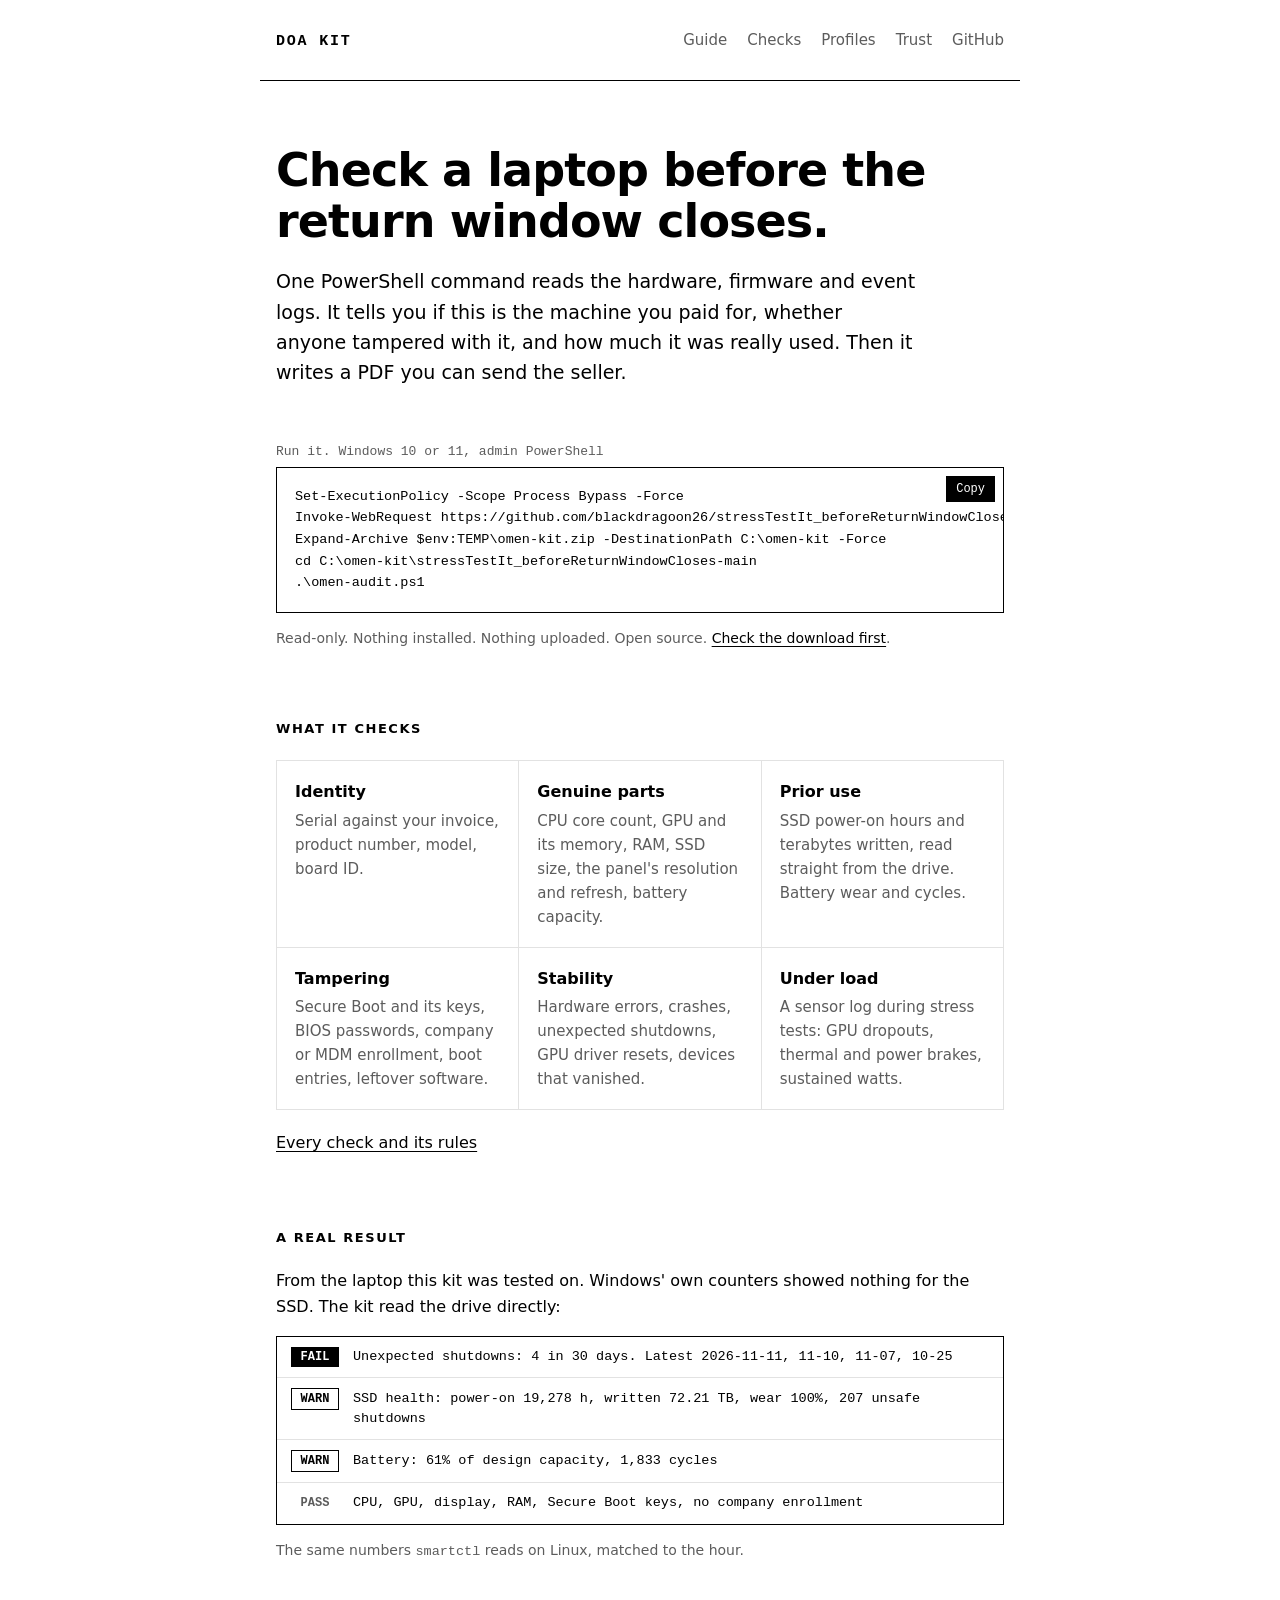
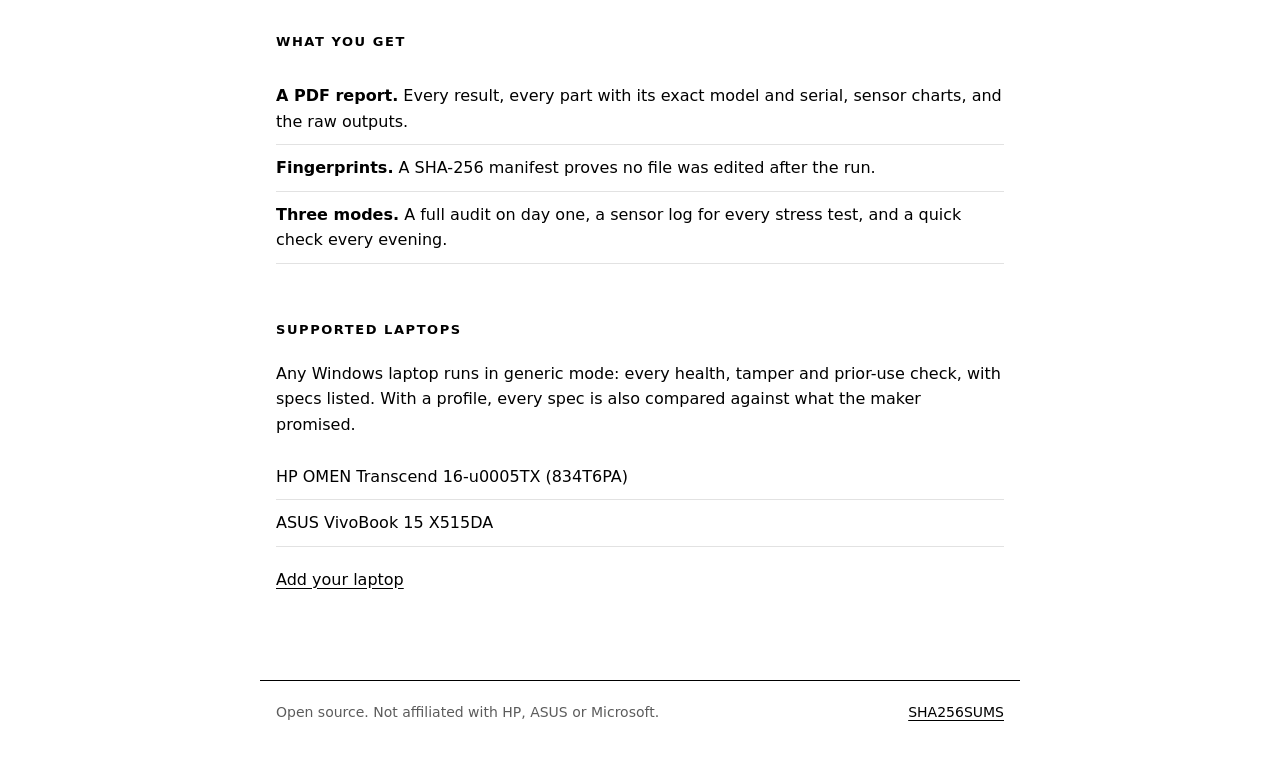
==== docs/index.html @ 5ba39612 "feat: profile files, generic mode, docs and website Signed-off-by: blackdragoon26 <sankalp.jha9643@g" ====
<!doctype html>
<html lang="en">
<head>
<meta charset="utf-8">
<meta name="viewport" content="width=device-width, initial-scale=1">
<title>DOA Kit</title>
<meta name="description" content="One command that tells you if a laptop is the machine you paid for, untampered, and how much it was used. Read-only, open source, nothing uploaded.">
<link rel="stylesheet" href="site.css">
</head>
<body>
<header class="top">
  <a class="mark" href="index.html">DOA&nbsp;KIT</a>
  <nav>
    <a href="docs.html#guide">Guide</a>
    <a href="docs.html#checks">Checks</a>
    <a href="docs.html#profiles">Profiles</a>
    <a href="docs.html#trust">Trust</a>
    <a href="https://github.com/blackdragoon26/stressTestIt_beforeReturnWindowCloses">GitHub</a>
  </nav>
</header>

<main>
  <section class="hero">
    <h1>Check a laptop before the return window closes.</h1>
    <p class="lead">One PowerShell command reads the hardware, firmware and event logs. It tells you if this is
      the machine you paid for, whether anyone tampered with it, and how much it was really used. Then it
      writes a PDF you can send the seller.</p>
  </section>

  <section>
    <div class="label">Run it. Windows 10 or 11, admin PowerShell</div>
    <div class="code">
      <button class="copy" type="button" aria-label="Copy the commands">Copy</button>
<pre><code>Set-ExecutionPolicy -Scope Process Bypass -Force
Invoke-WebRequest https://github.com/blackdragoon26/stressTestIt_beforeReturnWindowCloses/archive/refs/heads/main.zip -OutFile $env:TEMP\omen-kit.zip -UseBasicParsing
Expand-Archive $env:TEMP\omen-kit.zip -DestinationPath C:\omen-kit -Force
cd C:\omen-kit\stressTestIt_beforeReturnWindowCloses-main
.\omen-audit.ps1</code></pre>
    </div>
    <p class="fine">Read-only. Nothing installed. Nothing uploaded. Open source.
      <a href="docs.html#trust">Check the download first</a>.</p>
  </section>

  <section>
    <h2>What it checks</h2>
    <div class="grid">
      <div><h3>Identity</h3><p>Serial against your invoice, product number, model, board ID.</p></div>
      <div><h3>Genuine parts</h3><p>CPU core count, GPU and its memory, RAM, SSD size, the panel's resolution and refresh, battery capacity.</p></div>
      <div><h3>Prior use</h3><p>SSD power-on hours and terabytes written, read straight from the drive. Battery wear and cycles.</p></div>
      <div><h3>Tampering</h3><p>Secure Boot and its keys, BIOS passwords, company or MDM enrollment, boot entries, leftover software.</p></div>
      <div><h3>Stability</h3><p>Hardware errors, crashes, unexpected shutdowns, GPU driver resets, devices that vanished.</p></div>
      <div><h3>Under load</h3><p>A sensor log during stress tests: GPU dropouts, thermal and power brakes, sustained watts.</p></div>
    </div>
    <p class="more"><a href="docs.html#checks">Every check and its rules</a></p>
  </section>

  <section>
    <h2>A real result</h2>
    <p>From the laptop this kit was tested on. Windows' own counters showed nothing for the SSD. The kit read the drive directly:</p>
    <div class="result">
      <div class="row"><span class="tag fail">FAIL</span><span>Unexpected shutdowns: 4 in 30 days. Latest 2026-11-11, 11-10, 11-07, 10-25</span></div>
      <div class="row"><span class="tag warn">WARN</span><span>SSD health: power-on 19,278 h, written 72.21 TB, wear 100%, 207 unsafe shutdowns</span></div>
      <div class="row"><span class="tag warn">WARN</span><span>Battery: 61% of design capacity, 1,833 cycles</span></div>
      <div class="row"><span class="tag pass">PASS</span><span>CPU, GPU, display, RAM, Secure Boot keys, no company enrollment</span></div>
    </div>
    <p class="fine">The same numbers <code>smartctl</code> reads on Linux, matched to the hour.</p>
  </section>

  <section>
    <h2>What you get</h2>
    <ul class="plain">
      <li><strong>A PDF report.</strong> Every result, every part with its exact model and serial, sensor charts, and the raw outputs.</li>
      <li><strong>Fingerprints.</strong> A SHA-256 manifest proves no file was edited after the run.</li>
      <li><strong>Three modes.</strong> A full audit on day one, a sensor log for every stress test, and a quick check every evening.</li>
    </ul>
  </section>

  <section>
    <h2>Supported laptops</h2>
    <p>Any Windows laptop runs in generic mode: every health, tamper and prior-use check, with specs listed.
      With a profile, every spec is also compared against what the maker promised.</p>
    <ul class="plain">
      <li>HP OMEN Transcend 16-u0005TX (834T6PA)</li>
      <li>ASUS VivoBook 15 X515DA</li>
    </ul>
    <p class="more"><a href="docs.html#profiles">Add your laptop</a></p>
  </section>
</main>

<footer>
  <span>Open source. Not affiliated with HP, ASUS or Microsoft.</span>
  <a href="SHA256SUMS.txt">SHA256SUMS</a>
</footer>

<script>
document.querySelectorAll('.copy').forEach(function (b) {
  b.addEventListener('click', function () {
    var code = b.parentElement.querySelector('code');
    function done() { b.textContent = 'Copied'; setTimeout(function () { b.textContent = 'Copy'; }, 1500); }
    function selectInstead() {
      var r = document.createRange(); r.selectNodeContents(code);
      var s = window.getSelection(); s.removeAllRanges(); s.addRange(r);
      b.textContent = 'Press Ctrl+C';
    }
    try { navigator.clipboard.writeText(code.innerText).then(done, selectInstead); } catch (e) { selectInstead(); }
  });
});
</script>
</body>
</html>
---- docs/site.css ----
/* Layout: one narrow column, black rules, monospace for anything you type or read off a machine.
   System fonts only: the site makes no requests to font hosts. */
:root {
  --bg: #ffffff;
  --fg: #000000;
  --muted: #5c5c5c;
  --rule: #e2e2e2;
  --soft: #f5f5f5;
  --sans: system-ui, -apple-system, "Segoe UI", Roboto, "Helvetica Neue", Arial, sans-serif;
  --mono: ui-monospace, SFMono-Regular, Menlo, Consolas, "Liberation Mono", monospace;
}
@media (prefers-color-scheme: dark) {
  :root:not([data-theme="light"]) { --bg: #000000; --fg: #ffffff; --muted: #a3a3a3; --rule: #262626; --soft: #111111; color-scheme: dark; }
}
:root[data-theme="dark"] { --bg: #000000; --fg: #ffffff; --muted: #a3a3a3; --rule: #262626; --soft: #111111; color-scheme: dark; }

* { box-sizing: border-box; }
html { -webkit-text-size-adjust: 100%; }
body {
  margin: 0;
  background: var(--bg);
  color: var(--fg);
  font: 16px/1.6 var(--sans);
}
a { color: var(--fg); text-underline-offset: 3px; }
a:hover { text-decoration-thickness: 2px; }

.top, main, footer, article {
  max-width: 760px; margin: 0 auto;
  padding-left: max(16px, env(safe-area-inset-left, 0px));
  padding-right: max(16px, env(safe-area-inset-right, 0px));
}
main > *, article > * { min-width: 0; }
h1, h2, h3 { text-wrap: balance; }
a:focus-visible, button:focus-visible { outline: 2px solid var(--fg); outline-offset: 2px; }

.top {
  display: flex; flex-wrap: wrap; align-items: baseline; justify-content: space-between; gap: 8px 24px;
  padding-block: 28px; border-bottom: 1px solid var(--fg);
}
.mark { font: 700 15px/1 var(--mono); letter-spacing: 0.12em; text-decoration: none; }
nav { display: flex; flex-wrap: wrap; gap: 4px 20px; font-size: 15px; }
nav a { text-decoration: none; color: var(--muted); }
nav a:hover, nav a[aria-current] { color: var(--fg); }

section { padding: 48px 0 8px; }
.hero { padding-top: 64px; }
h1 { font-size: clamp(30px, 6vw, 46px); line-height: 1.1; letter-spacing: -0.02em; margin: 0 0 20px; font-weight: 700; }
h2 { font-size: 13px; text-transform: uppercase; letter-spacing: 0.12em; margin: 0 0 20px; font-weight: 600; }
h3 { font-size: 16px; margin: 0 0 4px; }
.lead { font-size: 19px; color: var(--fg); max-width: 640px; margin: 0; }
.label { font: 13px var(--mono); color: var(--muted); margin-bottom: 8px; }
.fine { font-size: 14px; color: var(--muted); }
.more { margin-top: 20px; }

.code { position: relative; border: 1px solid var(--fg); }
.code pre { margin: 0; padding: 18px 18px; overflow-x: auto; }
pre, code { font-family: var(--mono); font-size: 13.5px; }
.copy {
  position: absolute; top: 8px; right: 8px; font: 12px var(--mono); cursor: pointer;
  background: var(--fg); color: var(--bg); border: 0; padding: 6px 10px;
}

.grid { display: grid; grid-template-columns: repeat(auto-fit, minmax(220px, 1fr)); border-top: 1px solid var(--rule); border-left: 1px solid var(--rule); }
.grid > div { padding: 18px; border-right: 1px solid var(--rule); border-bottom: 1px solid var(--rule); }
.grid p { margin: 0; color: var(--muted); font-size: 15px; }

.result { border: 1px solid var(--fg); font: 13.5px/1.5 var(--mono); }
.row { display: flex; gap: 14px; padding: 10px 14px; border-bottom: 1px solid var(--rule); align-items: baseline; }
.row:last-child { border-bottom: 0; }
.tag { flex: 0 0 48px; text-align: center; font-weight: 700; font-size: 12px; padding: 1px 0; }
.tag.fail { background: var(--fg); color: var(--bg); }
.tag.warn { border: 1px solid var(--fg); }
.tag.pass { color: var(--muted); }

ul.plain { list-style: none; padding: 0; margin: 0; }
ul.plain li { padding: 10px 0; border-bottom: 1px solid var(--rule); }

footer {
  display: flex; flex-wrap: wrap; justify-content: space-between; gap: 8px 24px;
  margin-top: 64px; padding-block: 20px 40px; border-top: 1px solid var(--fg);
  font-size: 14px; color: var(--muted);
}

/* rendered Markdown pages */
article { padding-top: 40px; }
article h1 { font-size: clamp(28px, 5vw, 38px); }
article h2 { font-size: 20px; text-transform: none; letter-spacing: -0.01em; margin: 44px 0 12px; font-weight: 700; }
article h3 { margin-top: 28px; }
article p, article li { max-width: 680px; }
article pre { position: relative; border: 1px solid var(--fg); padding: 16px; overflow-x: auto; background: var(--bg); }
article :not(pre) > code { background: var(--soft); padding: 1px 5px; font-size: 0.88em; }
article .scroll { overflow-x: auto; margin: 16px 0; }
article table { border-collapse: collapse; width: 100%; font-size: 14.5px; }
article th, article td { text-align: left; vertical-align: top; padding: 8px 10px; border-bottom: 1px solid var(--rule); }
article th { border-bottom: 1px solid var(--fg); font-weight: 600; }
article input[type="checkbox"] { accent-color: var(--fg); margin-right: 6px; }
article li > input[type="checkbox"] { margin-left: -2px; }
.status { color: var(--muted); }
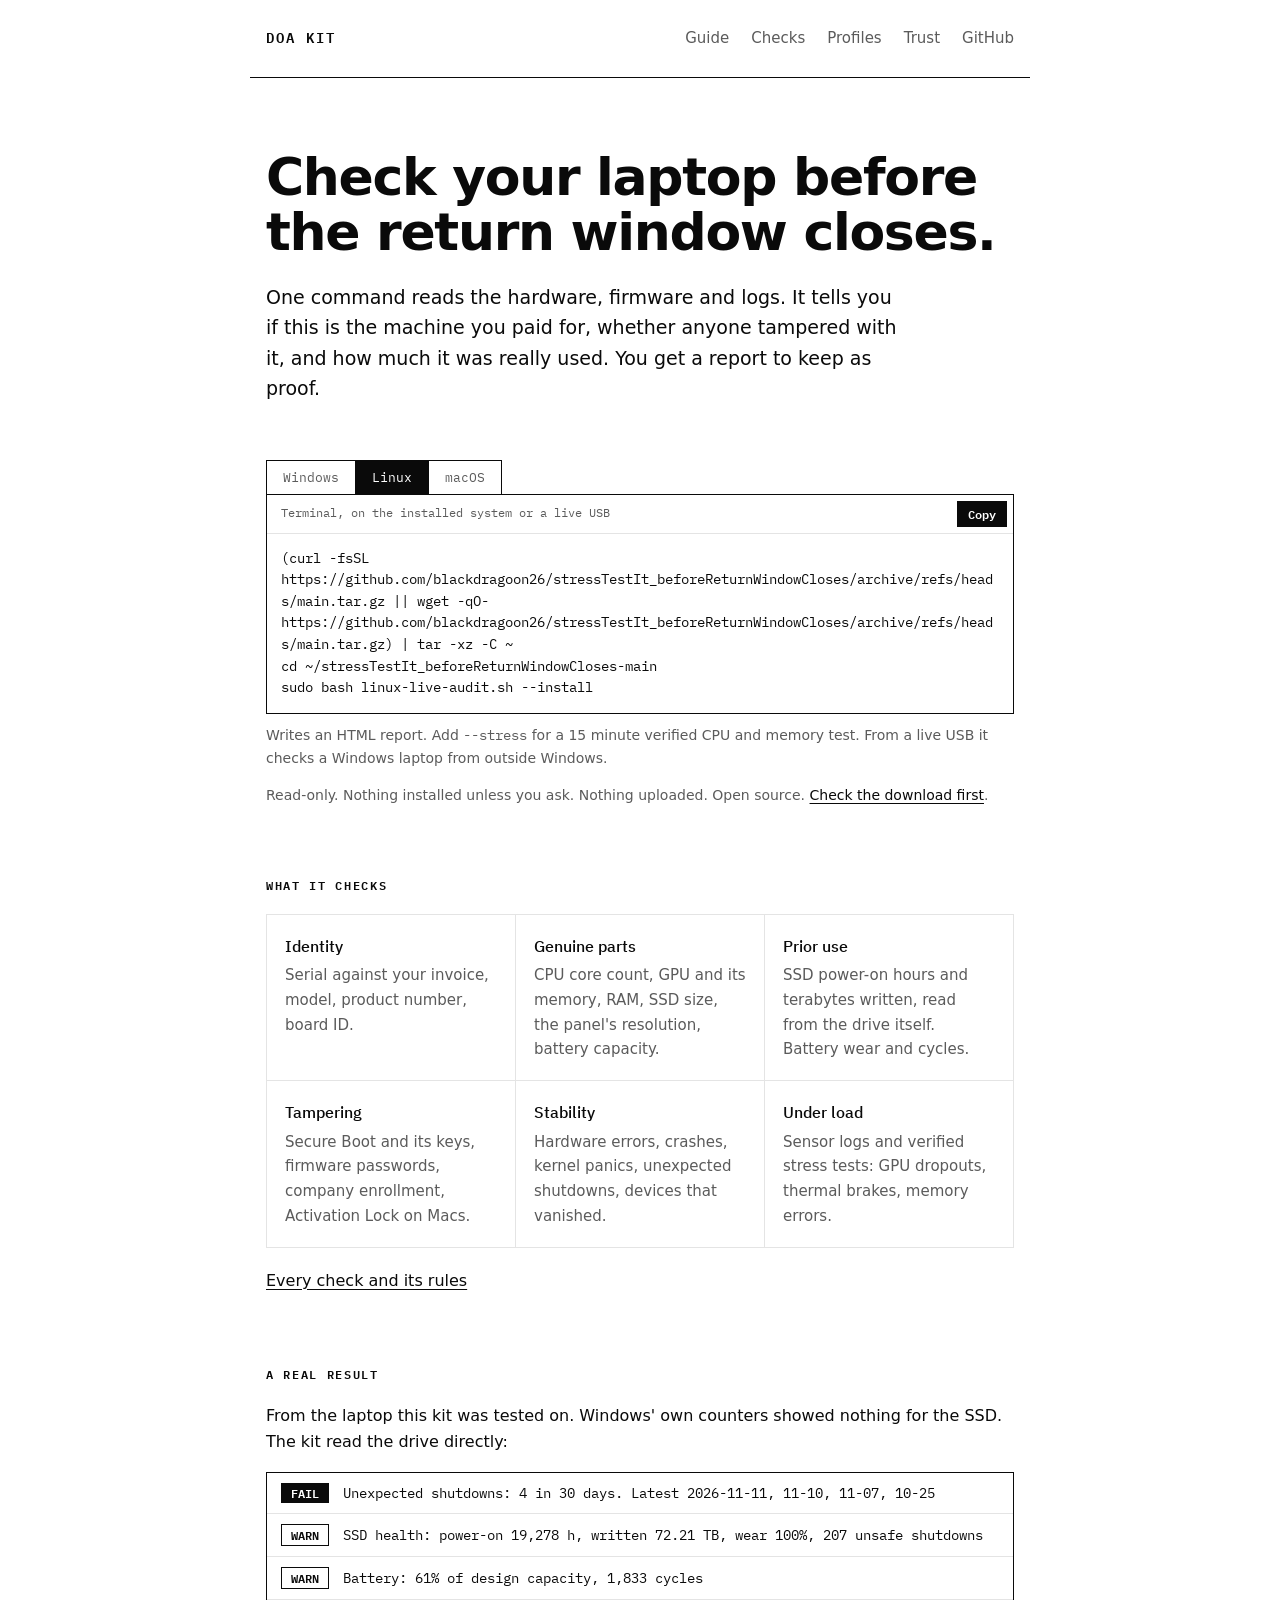
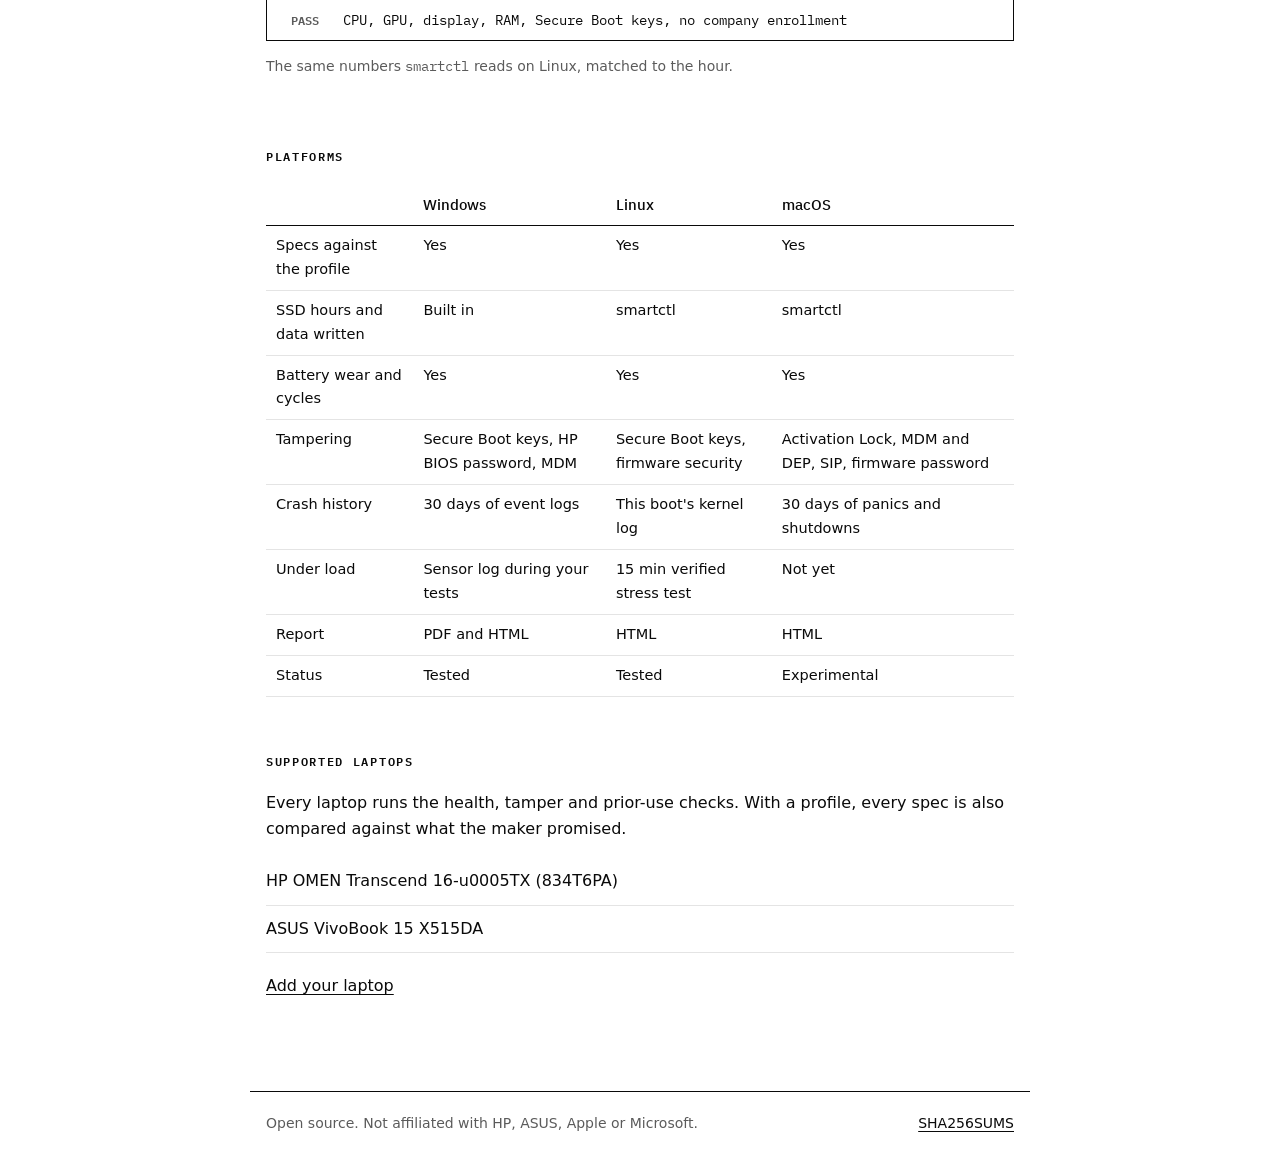
==== commit 8707b4a6: "feat: OS neutral kit with macOS audit, shared profiles and new site fonts Signed-off-by: blackdragoo" ====
--- a/docs/index.html
+++ b/docs/index.html
@@ -4,7 +4,7 @@
 <meta charset="utf-8">
 <meta name="viewport" content="width=device-width, initial-scale=1">
 <title>DOA Kit</title>
-<meta name="description" content="One command that tells you if a laptop is the machine you paid for, untampered, and how much it was used. Read-only, open source, nothing uploaded.">
+<meta name="description" content="One command that tells you if a laptop is the machine you paid for, untampered, and how much it was really used. Windows, Linux and macOS. Read-only, open source, nothing uploaded.">
 <link rel="stylesheet" href="site.css">
 </head>
 <body>
@@ -21,35 +21,63 @@
 
 <main>
   <section class="hero">
-    <h1>Check a laptop before the return window closes.</h1>
-    <p class="lead">One PowerShell command reads the hardware, firmware and event logs. It tells you if this is
-      the machine you paid for, whether anyone tampered with it, and how much it was really used. Then it
-      writes a PDF you can send the seller.</p>
+    <h1>Check your laptop before the return window closes.</h1>
+    <p class="lead">One command reads the hardware, firmware and logs. It tells you if this is the machine you
+      paid for, whether anyone tampered with it, and how much it was really used. You get a report to keep as proof.</p>
   </section>
 
   <section>
-    <div class="label">Run it. Windows 10 or 11, admin PowerShell</div>
-    <div class="code">
-      <button class="copy" type="button" aria-label="Copy the commands">Copy</button>
+    <div class="os" role="tablist" aria-label="Operating system">
+      <button type="button" role="tab" id="tab-windows" aria-controls="panel-windows" aria-selected="true">Windows</button>
+      <button type="button" role="tab" id="tab-linux" aria-controls="panel-linux" aria-selected="false">Linux</button>
+      <button type="button" role="tab" id="tab-mac" aria-controls="panel-mac" aria-selected="false">macOS</button>
+    </div>
+
+    <div class="os-panel" role="tabpanel" id="panel-windows" aria-labelledby="tab-windows">
+      <div class="code">
+        <div class="code-bar"><span>Terminal (Admin): press Win + X</span><button class="copy" type="button">Copy</button></div>
 <pre><code>Set-ExecutionPolicy -Scope Process Bypass -Force
 Invoke-WebRequest https://github.com/blackdragoon26/stressTestIt_beforeReturnWindowCloses/archive/refs/heads/main.zip -OutFile $env:TEMP\omen-kit.zip -UseBasicParsing
 Expand-Archive $env:TEMP\omen-kit.zip -DestinationPath C:\omen-kit -Force
 cd C:\omen-kit\stressTestIt_beforeReturnWindowCloses-main
 .\omen-audit.ps1</code></pre>
+      </div>
+      <p class="note">Writes a PDF report. Add <code>-Monitor -Minutes 60</code> during stress tests and <code>-Quick</code> every evening.</p>
     </div>
-    <p class="fine">Read-only. Nothing installed. Nothing uploaded. Open source.
+
+    <div class="os-panel" role="tabpanel" id="panel-linux" aria-labelledby="tab-linux" hidden>
+      <div class="code">
+        <div class="code-bar"><span>Terminal, on the installed system or a live USB</span><button class="copy" type="button">Copy</button></div>
+<pre><code>(curl -fsSL https://github.com/blackdragoon26/stressTestIt_beforeReturnWindowCloses/archive/refs/heads/main.tar.gz || wget -qO- https://github.com/blackdragoon26/stressTestIt_beforeReturnWindowCloses/archive/refs/heads/main.tar.gz) | tar -xz -C ~
+cd ~/stressTestIt_beforeReturnWindowCloses-main
+sudo bash linux-live-audit.sh --install</code></pre>
+      </div>
+      <p class="note">Writes an HTML report. Add <code>--stress</code> for a 15 minute verified CPU and memory test. From a live USB it checks a Windows laptop from outside Windows.</p>
+    </div>
+
+    <div class="os-panel" role="tabpanel" id="panel-mac" aria-labelledby="tab-mac" hidden>
+      <div class="code">
+        <div class="code-bar"><span>Terminal</span><button class="copy" type="button">Copy</button></div>
+<pre><code>curl -fsSL https://github.com/blackdragoon26/stressTestIt_beforeReturnWindowCloses/archive/refs/heads/main.tar.gz | tar -xz -C ~
+cd ~/stressTestIt_beforeReturnWindowCloses-main
+bash mac-audit.sh</code></pre>
+      </div>
+      <p class="note">Experimental: not yet run on a real Mac. Writes an HTML report. For SSD hours, install smartmontools first.</p>
+    </div>
+
+    <p class="fine">Read-only. Nothing installed unless you ask. Nothing uploaded. Open source.
       <a href="docs.html#trust">Check the download first</a>.</p>
   </section>
 
   <section>
     <h2>What it checks</h2>
     <div class="grid">
-      <div><h3>Identity</h3><p>Serial against your invoice, product number, model, board ID.</p></div>
-      <div><h3>Genuine parts</h3><p>CPU core count, GPU and its memory, RAM, SSD size, the panel's resolution and refresh, battery capacity.</p></div>
-      <div><h3>Prior use</h3><p>SSD power-on hours and terabytes written, read straight from the drive. Battery wear and cycles.</p></div>
-      <div><h3>Tampering</h3><p>Secure Boot and its keys, BIOS passwords, company or MDM enrollment, boot entries, leftover software.</p></div>
-      <div><h3>Stability</h3><p>Hardware errors, crashes, unexpected shutdowns, GPU driver resets, devices that vanished.</p></div>
-      <div><h3>Under load</h3><p>A sensor log during stress tests: GPU dropouts, thermal and power brakes, sustained watts.</p></div>
+      <div><h3>Identity</h3><p>Serial against your invoice, model, product number, board ID.</p></div>
+      <div><h3>Genuine parts</h3><p>CPU core count, GPU and its memory, RAM, SSD size, the panel's resolution, battery capacity.</p></div>
+      <div><h3>Prior use</h3><p>SSD power-on hours and terabytes written, read from the drive itself. Battery wear and cycles.</p></div>
+      <div><h3>Tampering</h3><p>Secure Boot and its keys, firmware passwords, company enrollment, Activation Lock on Macs.</p></div>
+      <div><h3>Stability</h3><p>Hardware errors, crashes, kernel panics, unexpected shutdowns, devices that vanished.</p></div>
+      <div><h3>Under load</h3><p>Sensor logs and verified stress tests: GPU dropouts, thermal brakes, memory errors.</p></div>
     </div>
     <p class="more"><a href="docs.html#checks">Every check and its rules</a></p>
   </section>
@@ -67,18 +95,25 @@
   </section>
 
   <section>
-    <h2>What you get</h2>
-    <ul class="plain">
-      <li><strong>A PDF report.</strong> Every result, every part with its exact model and serial, sensor charts, and the raw outputs.</li>
-      <li><strong>Fingerprints.</strong> A SHA-256 manifest proves no file was edited after the run.</li>
-      <li><strong>Three modes.</strong> A full audit on day one, a sensor log for every stress test, and a quick check every evening.</li>
-    </ul>
+    <h2>Platforms</h2>
+    <div class="matrix">
+      <table>
+        <tr><th></th><th>Windows</th><th>Linux</th><th>macOS</th></tr>
+        <tr><td>Specs against the profile</td><td>Yes</td><td>Yes</td><td>Yes</td></tr>
+        <tr><td>SSD hours and data written</td><td>Built in</td><td>smartctl</td><td>smartctl</td></tr>
+        <tr><td>Battery wear and cycles</td><td>Yes</td><td>Yes</td><td>Yes</td></tr>
+        <tr><td>Tampering</td><td>Secure Boot keys, HP BIOS password, MDM</td><td>Secure Boot keys, firmware security</td><td>Activation Lock, MDM and DEP, SIP, firmware password</td></tr>
+        <tr><td>Crash history</td><td>30 days of event logs</td><td>This boot's kernel log</td><td>30 days of panics and shutdowns</td></tr>
+        <tr><td>Under load</td><td>Sensor log during your tests</td><td>15 min verified stress test</td><td>Not yet</td></tr>
+        <tr><td>Report</td><td>PDF and HTML</td><td>HTML</td><td>HTML</td></tr>
+        <tr><td>Status</td><td>Tested</td><td>Tested</td><td>Experimental</td></tr>
+      </table>
+    </div>
   </section>
 
   <section>
     <h2>Supported laptops</h2>
-    <p>Any Windows laptop runs in generic mode: every health, tamper and prior-use check, with specs listed.
-      With a profile, every spec is also compared against what the maker promised.</p>
+    <p>Every laptop runs the health, tamper and prior-use checks. With a profile, every spec is also compared against what the maker promised.</p>
     <ul class="plain">
       <li>HP OMEN Transcend 16-u0005TX (834T6PA)</li>
       <li>ASUS VivoBook 15 X515DA</li>
@@ -88,23 +123,40 @@
 </main>
 
 <footer>
-  <span>Open source. Not affiliated with HP, ASUS or Microsoft.</span>
+  <span>Open source. Not affiliated with HP, ASUS, Apple or Microsoft.</span>
   <a href="SHA256SUMS.txt">SHA256SUMS</a>
 </footer>
 
 <script>
-document.querySelectorAll('.copy').forEach(function (b) {
-  b.addEventListener('click', function () {
-    var code = b.parentElement.querySelector('code');
-    function done() { b.textContent = 'Copied'; setTimeout(function () { b.textContent = 'Copy'; }, 1500); }
-    function selectInstead() {
-      var r = document.createRange(); r.selectNodeContents(code);
-      var s = window.getSelection(); s.removeAllRanges(); s.addRange(r);
-      b.textContent = 'Press Ctrl+C';
-    }
-    try { navigator.clipboard.writeText(code.innerText).then(done, selectInstead); } catch (e) { selectInstead(); }
+(function () {
+  // Operating system switch, preselected from the visitor's own system
+  var tabs = Array.prototype.slice.call(document.querySelectorAll('.os [role="tab"]'));
+  function pick(id) {
+    tabs.forEach(function (t) {
+      var on = t.id === 'tab-' + id;
+      t.setAttribute('aria-selected', on ? 'true' : 'false');
+      document.getElementById(t.getAttribute('aria-controls')).hidden = !on;
+    });
+  }
+  tabs.forEach(function (t) { t.addEventListener('click', function () { pick(t.id.slice(4)); }); });
+  var ua = navigator.userAgent;
+  if (/Macintosh|Mac OS X/.test(ua) && !/iPhone|iPad/.test(ua)) pick('mac');
+  else if (/Linux|X11/.test(ua) && !/Android/.test(ua)) pick('linux');
+
+  // Copy buttons: the clipboard when allowed, otherwise select the text
+  document.querySelectorAll('.copy').forEach(function (b) {
+    b.addEventListener('click', function () {
+      var code = b.closest('.code').querySelector('code');
+      function done() { b.textContent = 'Copied'; setTimeout(function () { b.textContent = 'Copy'; }, 1500); }
+      function selectInstead() {
+        var r = document.createRange(); r.selectNodeContents(code);
+        var s = window.getSelection(); s.removeAllRanges(); s.addRange(r);
+        b.textContent = 'Press Ctrl+C';
+      }
+      try { navigator.clipboard.writeText(code.innerText).then(done, selectInstead); } catch (e) { selectInstead(); }
+    });
   });
-});
+})();
 </script>
 </body>
 </html>
--- a/docs/site.css
+++ b/docs/site.css
@@ -1,18 +1,25 @@
-/* Layout: one narrow column, black rules, monospace for anything you type or read off a machine.
-   System fonts only: the site makes no requests to font hosts. */
+/* Layout: one narrow column like a service manual. Black rules, IBM Plex Sans for reading,
+   IBM Plex Mono for anything you type or read off a machine. Fonts are served from ./fonts
+   (SIL Open Font License, see fonts/OFL.txt): the site makes no requests to other hosts. */
+@font-face { font-family: "Plex Sans"; font-weight: 400; font-style: normal; font-display: swap; src: url("fonts/plex-sans-400.woff2") format("woff2"); }
+@font-face { font-family: "Plex Sans"; font-weight: 500; font-style: normal; font-display: swap; src: url("fonts/plex-sans-500.woff2") format("woff2"); }
+@font-face { font-family: "Plex Sans"; font-weight: 700; font-style: normal; font-display: swap; src: url("fonts/plex-sans-700.woff2") format("woff2"); }
+@font-face { font-family: "Plex Mono"; font-weight: 400; font-style: normal; font-display: swap; src: url("fonts/plex-mono-400.woff2") format("woff2"); }
+@font-face { font-family: "Plex Mono"; font-weight: 600; font-style: normal; font-display: swap; src: url("fonts/plex-mono-600.woff2") format("woff2"); }
+
 :root {
   --bg: #ffffff;
-  --fg: #000000;
-  --muted: #5c5c5c;
-  --rule: #e2e2e2;
-  --soft: #f5f5f5;
-  --sans: system-ui, -apple-system, "Segoe UI", Roboto, "Helvetica Neue", Arial, sans-serif;
-  --mono: ui-monospace, SFMono-Regular, Menlo, Consolas, "Liberation Mono", monospace;
+  --fg: #0a0a0a;
+  --muted: #5b5b5b;
+  --rule: #e4e4e4;
+  --soft: #f4f4f4;
+  --sans: "Plex Sans", system-ui, -apple-system, "Segoe UI", Roboto, Arial, sans-serif;
+  --mono: "Plex Mono", ui-monospace, SFMono-Regular, Menlo, Consolas, "Liberation Mono", monospace;
 }
 @media (prefers-color-scheme: dark) {
-  :root:not([data-theme="light"]) { --bg: #000000; --fg: #ffffff; --muted: #a3a3a3; --rule: #262626; --soft: #111111; color-scheme: dark; }
+  :root:not([data-theme="light"]) { --bg: #0a0a0a; --fg: #f2f2f2; --muted: #9c9c9c; --rule: #262626; --soft: #161616; color-scheme: dark; }
 }
-:root[data-theme="dark"] { --bg: #000000; --fg: #ffffff; --muted: #a3a3a3; --rule: #262626; --soft: #111111; color-scheme: dark; }
+:root[data-theme="dark"] { --bg: #0a0a0a; --fg: #f2f2f2; --muted: #9c9c9c; --rule: #262626; --soft: #161616; color-scheme: dark; }
 
 * { box-sizing: border-box; }
 html { -webkit-text-size-adjust: 100%; }
@@ -20,80 +27,107 @@
   margin: 0;
   background: var(--bg);
   color: var(--fg);
-  font: 16px/1.6 var(--sans);
+  font: 400 16px/1.65 var(--sans);
+  font-feature-settings: "kern";
 }
-a { color: var(--fg); text-underline-offset: 3px; }
+a { color: var(--fg); text-underline-offset: 3px; text-decoration-thickness: 1px; }
 a:hover { text-decoration-thickness: 2px; }
+a:focus-visible, button:focus-visible { outline: 2px solid var(--fg); outline-offset: 2px; }
+h1, h2, h3 { text-wrap: balance; }
 
 .top, main, footer, article {
-  max-width: 760px; margin: 0 auto;
+  max-width: 780px; margin: 0 auto;
   padding-left: max(16px, env(safe-area-inset-left, 0px));
   padding-right: max(16px, env(safe-area-inset-right, 0px));
 }
 main > *, article > * { min-width: 0; }
-h1, h2, h3 { text-wrap: balance; }
-a:focus-visible, button:focus-visible { outline: 2px solid var(--fg); outline-offset: 2px; }
 
+/* header */
 .top {
   display: flex; flex-wrap: wrap; align-items: baseline; justify-content: space-between; gap: 8px 24px;
-  padding-block: 28px; border-bottom: 1px solid var(--fg);
+  padding-block: 26px; border-bottom: 1px solid var(--fg);
 }
-.mark { font: 700 15px/1 var(--mono); letter-spacing: 0.12em; text-decoration: none; }
-nav { display: flex; flex-wrap: wrap; gap: 4px 20px; font-size: 15px; }
+.mark { font: 600 14px/1 var(--mono); letter-spacing: 0.14em; text-decoration: none; }
+nav { display: flex; flex-wrap: wrap; gap: 4px 22px; font-size: 15px; }
 nav a { text-decoration: none; color: var(--muted); }
 nav a:hover, nav a[aria-current] { color: var(--fg); }
 
-section { padding: 48px 0 8px; }
-.hero { padding-top: 64px; }
-h1 { font-size: clamp(30px, 6vw, 46px); line-height: 1.1; letter-spacing: -0.02em; margin: 0 0 20px; font-weight: 700; }
-h2 { font-size: 13px; text-transform: uppercase; letter-spacing: 0.12em; margin: 0 0 20px; font-weight: 600; }
-h3 { font-size: 16px; margin: 0 0 4px; }
-.lead { font-size: 19px; color: var(--fg); max-width: 640px; margin: 0; }
-.label { font: 13px var(--mono); color: var(--muted); margin-bottom: 8px; }
+/* landing */
+section { padding: 52px 0 4px; }
+.hero { padding-top: 72px; }
+h1 { font-size: clamp(32px, 6.4vw, 52px); line-height: 1.06; letter-spacing: -0.025em; margin: 0 0 22px; font-weight: 700; }
+h2 { font: 600 12px/1.4 var(--mono); text-transform: uppercase; letter-spacing: 0.14em; margin: 0 0 20px; }
+h3 { font-size: 16px; font-weight: 500; margin: 0 0 4px; }
+.lead { font-size: 19px; line-height: 1.6; max-width: 640px; margin: 0; }
 .fine { font-size: 14px; color: var(--muted); }
 .more { margin-top: 20px; }
 
-.code { position: relative; border: 1px solid var(--fg); }
-.code pre { margin: 0; padding: 18px 18px; overflow-x: auto; }
+/* operating system switch */
+.os { display: flex; flex-wrap: wrap; border: 1px solid var(--fg); border-bottom: 0; width: fit-content; max-width: 100%; }
+.os button {
+  font: 500 13px/1 var(--mono); padding: 10px 16px; cursor: pointer;
+  background: var(--bg); color: var(--muted); border: 0; border-right: 1px solid var(--fg);
+}
+.os button:last-child { border-right: 0; }
+.os button[aria-selected="true"] { background: var(--fg); color: var(--bg); }
+.os-panel .note { font-size: 14px; color: var(--muted); margin: 10px 0 0; }
+
+/* code: a label bar on top carries the copy button, so it never covers the command */
+.code { border: 1px solid var(--fg); margin: 0; }
+.code-bar {
+  display: flex; justify-content: space-between; align-items: center; gap: 12px;
+  padding: 6px 6px 6px 14px; border-bottom: 1px solid var(--rule);
+  font: 12px/1.4 var(--mono); color: var(--muted);
+}
+.copy {
+  font: 600 12px/1 var(--mono); cursor: pointer; flex: none;
+  background: var(--fg); color: var(--bg); border: 0; padding: 7px 11px;
+}
 pre, code { font-family: var(--mono); font-size: 13.5px; }
-.copy {
-  position: absolute; top: 8px; right: 8px; font: 12px var(--mono); cursor: pointer;
-  background: var(--fg); color: var(--bg); border: 0; padding: 6px 10px;
+.code pre {
+  margin: 0; padding: 14px; white-space: pre-wrap; overflow-wrap: anywhere; line-height: 1.6;
 }
 
-.grid { display: grid; grid-template-columns: repeat(auto-fit, minmax(220px, 1fr)); border-top: 1px solid var(--rule); border-left: 1px solid var(--rule); }
+/* what it checks */
+.grid { display: grid; grid-template-columns: repeat(auto-fit, minmax(230px, 1fr)); border-top: 1px solid var(--rule); border-left: 1px solid var(--rule); }
 .grid > div { padding: 18px; border-right: 1px solid var(--rule); border-bottom: 1px solid var(--rule); }
 .grid p { margin: 0; color: var(--muted); font-size: 15px; }
 
+/* sample result */
 .result { border: 1px solid var(--fg); font: 13.5px/1.5 var(--mono); }
 .row { display: flex; gap: 14px; padding: 10px 14px; border-bottom: 1px solid var(--rule); align-items: baseline; }
 .row:last-child { border-bottom: 0; }
-.tag { flex: 0 0 48px; text-align: center; font-weight: 700; font-size: 12px; padding: 1px 0; }
+.row > span:last-child { min-width: 0; overflow-wrap: anywhere; }
+.tag { flex: 0 0 48px; text-align: center; font-weight: 600; font-size: 12px; padding: 1px 0; }
 .tag.fail { background: var(--fg); color: var(--bg); }
 .tag.warn { border: 1px solid var(--fg); }
 .tag.pass { color: var(--muted); }
+
+/* platform table */
+.matrix { overflow-x: auto; }
+.matrix table, article table { border-collapse: collapse; width: 100%; font-size: 14.5px; font-variant-numeric: tabular-nums; }
+.matrix th, .matrix td, article th, article td { text-align: left; vertical-align: top; padding: 8px 10px; border-bottom: 1px solid var(--rule); }
+.matrix th, article th { border-bottom: 1px solid var(--fg); font-weight: 500; }
 
 ul.plain { list-style: none; padding: 0; margin: 0; }
 ul.plain li { padding: 10px 0; border-bottom: 1px solid var(--rule); }
 
 footer {
   display: flex; flex-wrap: wrap; justify-content: space-between; gap: 8px 24px;
-  margin-top: 64px; padding-block: 20px 40px; border-top: 1px solid var(--fg);
+  margin-top: 72px; padding-block: 20px 40px; border-top: 1px solid var(--fg);
   font-size: 14px; color: var(--muted);
 }
 
 /* rendered Markdown pages */
-article { padding-top: 40px; }
-article h1 { font-size: clamp(28px, 5vw, 38px); }
-article h2 { font-size: 20px; text-transform: none; letter-spacing: -0.01em; margin: 44px 0 12px; font-weight: 700; }
-article h3 { margin-top: 28px; }
+article { padding-top: 44px; }
+article h1 { font-size: clamp(30px, 5vw, 40px); }
+article h2 { font: 700 21px/1.3 var(--sans); text-transform: none; letter-spacing: -0.01em; margin: 46px 0 12px; }
+article h3 { margin-top: 28px; font-weight: 700; }
 article p, article li { max-width: 680px; }
-article pre { position: relative; border: 1px solid var(--fg); padding: 16px; overflow-x: auto; background: var(--bg); }
-article :not(pre) > code { background: var(--soft); padding: 1px 5px; font-size: 0.88em; }
+article :not(pre) > code { background: var(--soft); padding: 1px 5px; font-size: 0.88em; overflow-wrap: anywhere; }
 article .scroll { overflow-x: auto; margin: 16px 0; }
-article table { border-collapse: collapse; width: 100%; font-size: 14.5px; }
-article th, article td { text-align: left; vertical-align: top; padding: 8px 10px; border-bottom: 1px solid var(--rule); }
-article th { border-bottom: 1px solid var(--fg); font-weight: 600; }
 article input[type="checkbox"] { accent-color: var(--fg); margin-right: 6px; }
-article li > input[type="checkbox"] { margin-left: -2px; }
+article .code { margin: 16px 0; }
 .status { color: var(--muted); }
+
+@media (prefers-reduced-motion: reduce) { * { scroll-behavior: auto !important; } }
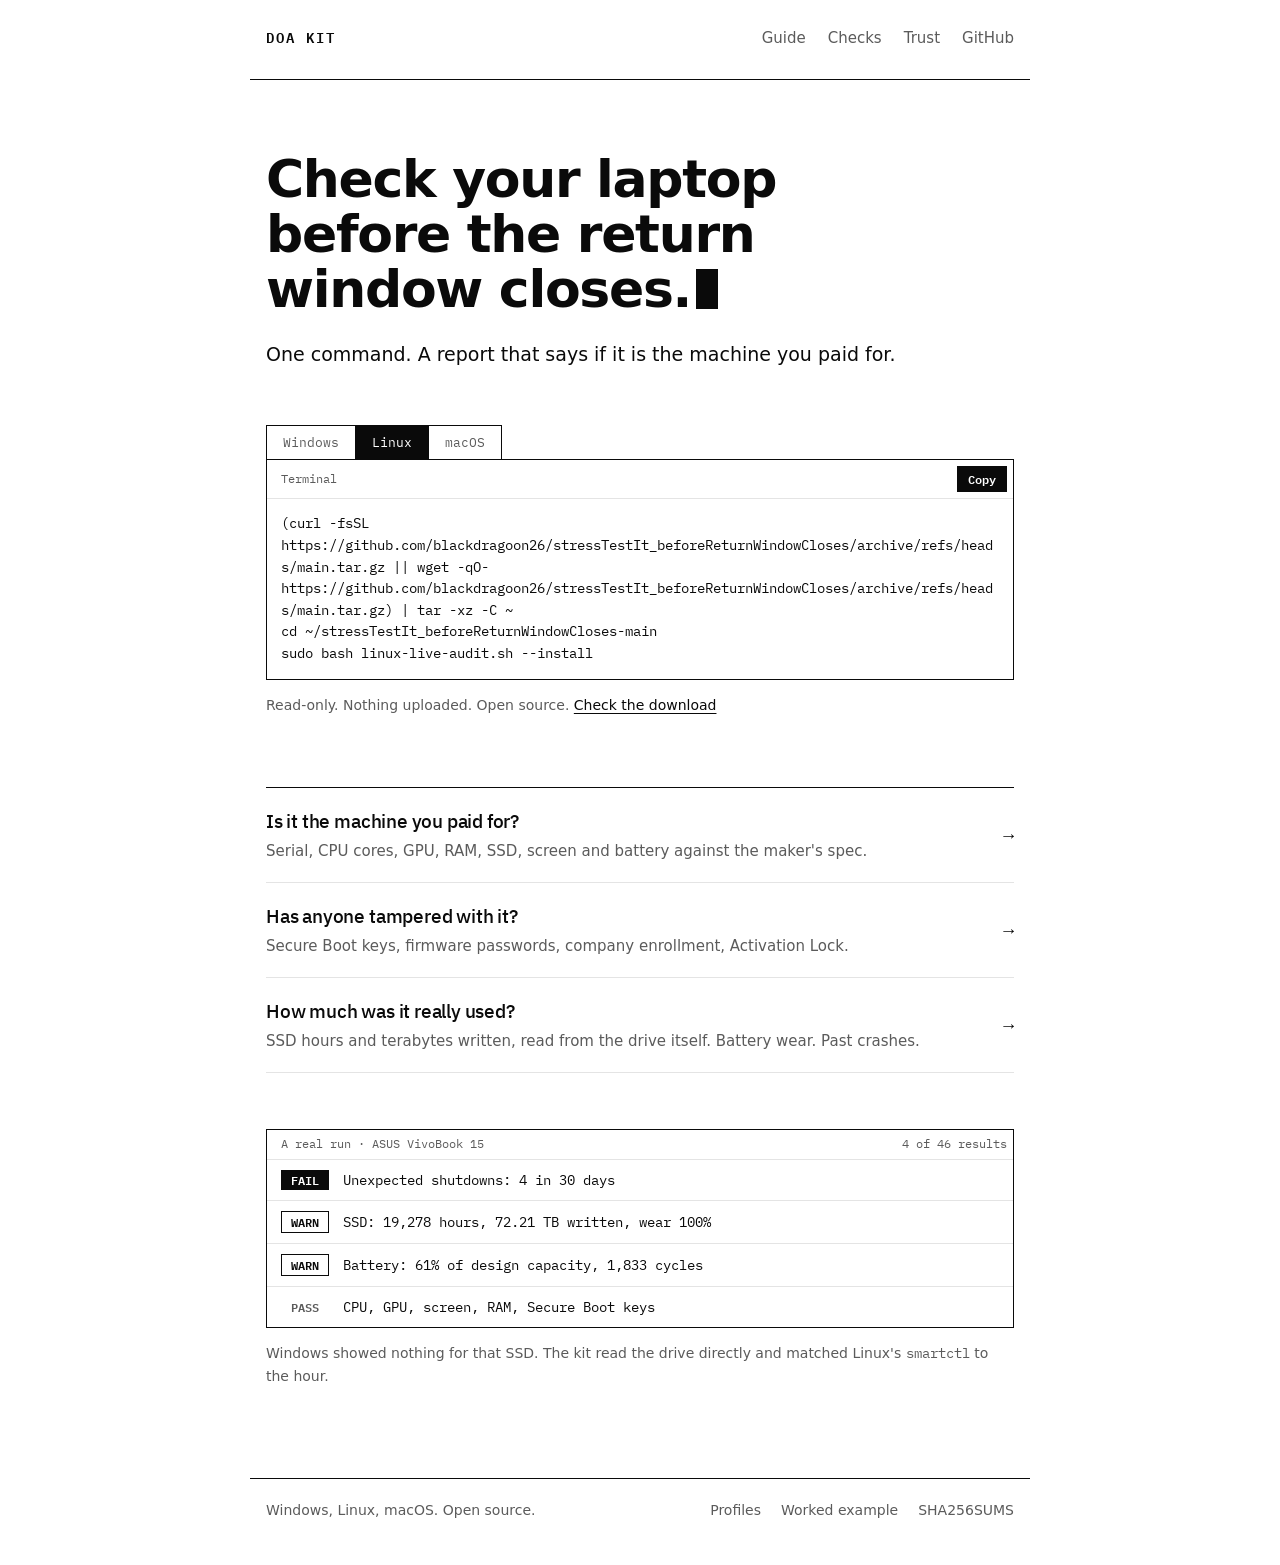
==== commit 90cb33c0: "feat: leaner landing page with motion and hover states Signed-off-by: blackdragoon26 <sankalp.jha964" ====
--- a/docs/index.html
+++ b/docs/index.html
@@ -13,7 +13,6 @@
   <nav>
     <a href="docs.html#guide">Guide</a>
     <a href="docs.html#checks">Checks</a>
-    <a href="docs.html#profiles">Profiles</a>
     <a href="docs.html#trust">Trust</a>
     <a href="https://github.com/blackdragoon26/stressTestIt_beforeReturnWindowCloses">GitHub</a>
   </nav>
@@ -21,12 +20,11 @@
 
 <main>
   <section class="hero">
-    <h1>Check your laptop before the return window closes.</h1>
-    <p class="lead">One command reads the hardware, firmware and logs. It tells you if this is the machine you
-      paid for, whether anyone tampered with it, and how much it was really used. You get a report to keep as proof.</p>
+    <h1>Check your laptop before the return window closes.<span class="caret" aria-hidden="true"></span></h1>
+    <p class="lead">One command. A report that says if it is the machine you paid for.</p>
   </section>
 
-  <section>
+  <section class="cmd">
     <div class="os" role="tablist" aria-label="Operating system">
       <button type="button" role="tab" id="tab-windows" aria-controls="panel-windows" aria-selected="true">Windows</button>
       <button type="button" role="tab" id="tab-linux" aria-controls="panel-linux" aria-selected="false">Linux</button>
@@ -35,96 +33,68 @@
 
     <div class="os-panel" role="tabpanel" id="panel-windows" aria-labelledby="tab-windows">
       <div class="code">
-        <div class="code-bar"><span>Terminal (Admin): press Win + X</span><button class="copy" type="button">Copy</button></div>
+        <div class="code-bar"><span>Terminal (Admin)</span><button class="copy" type="button">Copy</button></div>
 <pre><code>Set-ExecutionPolicy -Scope Process Bypass -Force
 Invoke-WebRequest https://github.com/blackdragoon26/stressTestIt_beforeReturnWindowCloses/archive/refs/heads/main.zip -OutFile $env:TEMP\omen-kit.zip -UseBasicParsing
 Expand-Archive $env:TEMP\omen-kit.zip -DestinationPath C:\omen-kit -Force
 cd C:\omen-kit\stressTestIt_beforeReturnWindowCloses-main
 .\omen-audit.ps1</code></pre>
       </div>
-      <p class="note">Writes a PDF report. Add <code>-Monitor -Minutes 60</code> during stress tests and <code>-Quick</code> every evening.</p>
     </div>
 
     <div class="os-panel" role="tabpanel" id="panel-linux" aria-labelledby="tab-linux" hidden>
       <div class="code">
-        <div class="code-bar"><span>Terminal, on the installed system or a live USB</span><button class="copy" type="button">Copy</button></div>
+        <div class="code-bar"><span>Terminal</span><button class="copy" type="button">Copy</button></div>
 <pre><code>(curl -fsSL https://github.com/blackdragoon26/stressTestIt_beforeReturnWindowCloses/archive/refs/heads/main.tar.gz || wget -qO- https://github.com/blackdragoon26/stressTestIt_beforeReturnWindowCloses/archive/refs/heads/main.tar.gz) | tar -xz -C ~
 cd ~/stressTestIt_beforeReturnWindowCloses-main
 sudo bash linux-live-audit.sh --install</code></pre>
       </div>
-      <p class="note">Writes an HTML report. Add <code>--stress</code> for a 15 minute verified CPU and memory test. From a live USB it checks a Windows laptop from outside Windows.</p>
     </div>
 
     <div class="os-panel" role="tabpanel" id="panel-mac" aria-labelledby="tab-mac" hidden>
       <div class="code">
-        <div class="code-bar"><span>Terminal</span><button class="copy" type="button">Copy</button></div>
+        <div class="code-bar"><span>Terminal &middot; experimental</span><button class="copy" type="button">Copy</button></div>
 <pre><code>curl -fsSL https://github.com/blackdragoon26/stressTestIt_beforeReturnWindowCloses/archive/refs/heads/main.tar.gz | tar -xz -C ~
 cd ~/stressTestIt_beforeReturnWindowCloses-main
 bash mac-audit.sh</code></pre>
       </div>
-      <p class="note">Experimental: not yet run on a real Mac. Writes an HTML report. For SSD hours, install smartmontools first.</p>
     </div>
 
-    <p class="fine">Read-only. Nothing installed unless you ask. Nothing uploaded. Open source.
-      <a href="docs.html#trust">Check the download first</a>.</p>
+    <p class="fine">Read-only. Nothing uploaded. Open source. <a href="docs.html#trust">Check the download</a></p>
   </section>
 
   <section>
-    <h2>What it checks</h2>
-    <div class="grid">
-      <div><h3>Identity</h3><p>Serial against your invoice, model, product number, board ID.</p></div>
-      <div><h3>Genuine parts</h3><p>CPU core count, GPU and its memory, RAM, SSD size, the panel's resolution, battery capacity.</p></div>
-      <div><h3>Prior use</h3><p>SSD power-on hours and terabytes written, read from the drive itself. Battery wear and cycles.</p></div>
-      <div><h3>Tampering</h3><p>Secure Boot and its keys, firmware passwords, company enrollment, Activation Lock on Macs.</p></div>
-      <div><h3>Stability</h3><p>Hardware errors, crashes, kernel panics, unexpected shutdowns, devices that vanished.</p></div>
-      <div><h3>Under load</h3><p>Sensor logs and verified stress tests: GPU dropouts, thermal brakes, memory errors.</p></div>
-    </div>
-    <p class="more"><a href="docs.html#checks">Every check and its rules</a></p>
+    <ul class="qs">
+      <li><a href="docs.html#checks">
+        <span class="q">Is it the machine you paid for?</span>
+        <span class="a">Serial, CPU cores, GPU, RAM, SSD, screen and battery against the maker's spec.</span>
+        <span class="arrow" aria-hidden="true">&rarr;</span></a></li>
+      <li><a href="docs.html#checks">
+        <span class="q">Has anyone tampered with it?</span>
+        <span class="a">Secure Boot keys, firmware passwords, company enrollment, Activation Lock.</span>
+        <span class="arrow" aria-hidden="true">&rarr;</span></a></li>
+      <li><a href="docs.html#checks">
+        <span class="q">How much was it really used?</span>
+        <span class="a">SSD hours and terabytes written, read from the drive itself. Battery wear. Past crashes.</span>
+        <span class="arrow" aria-hidden="true">&rarr;</span></a></li>
+    </ul>
   </section>
 
   <section>
-    <h2>A real result</h2>
-    <p>From the laptop this kit was tested on. Windows' own counters showed nothing for the SSD. The kit read the drive directly:</p>
-    <div class="result">
-      <div class="row"><span class="tag fail">FAIL</span><span>Unexpected shutdowns: 4 in 30 days. Latest 2026-11-11, 11-10, 11-07, 10-25</span></div>
-      <div class="row"><span class="tag warn">WARN</span><span>SSD health: power-on 19,278 h, written 72.21 TB, wear 100%, 207 unsafe shutdowns</span></div>
+    <div class="result run" id="result">
+      <div class="code-bar"><span>A real run &middot; ASUS VivoBook 15</span><span>4 of 46 results</span></div>
+      <div class="row"><span class="tag fail">FAIL</span><span>Unexpected shutdowns: 4 in 30 days</span></div>
+      <div class="row"><span class="tag warn">WARN</span><span>SSD: 19,278 hours, 72.21 TB written, wear 100%</span></div>
       <div class="row"><span class="tag warn">WARN</span><span>Battery: 61% of design capacity, 1,833 cycles</span></div>
-      <div class="row"><span class="tag pass">PASS</span><span>CPU, GPU, display, RAM, Secure Boot keys, no company enrollment</span></div>
+      <div class="row"><span class="tag pass">PASS</span><span>CPU, GPU, screen, RAM, Secure Boot keys</span></div>
     </div>
-    <p class="fine">The same numbers <code>smartctl</code> reads on Linux, matched to the hour.</p>
-  </section>
-
-  <section>
-    <h2>Platforms</h2>
-    <div class="matrix">
-      <table>
-        <tr><th></th><th>Windows</th><th>Linux</th><th>macOS</th></tr>
-        <tr><td>Specs against the profile</td><td>Yes</td><td>Yes</td><td>Yes</td></tr>
-        <tr><td>SSD hours and data written</td><td>Built in</td><td>smartctl</td><td>smartctl</td></tr>
-        <tr><td>Battery wear and cycles</td><td>Yes</td><td>Yes</td><td>Yes</td></tr>
-        <tr><td>Tampering</td><td>Secure Boot keys, HP BIOS password, MDM</td><td>Secure Boot keys, firmware security</td><td>Activation Lock, MDM and DEP, SIP, firmware password</td></tr>
-        <tr><td>Crash history</td><td>30 days of event logs</td><td>This boot's kernel log</td><td>30 days of panics and shutdowns</td></tr>
-        <tr><td>Under load</td><td>Sensor log during your tests</td><td>15 min verified stress test</td><td>Not yet</td></tr>
-        <tr><td>Report</td><td>PDF and HTML</td><td>HTML</td><td>HTML</td></tr>
-        <tr><td>Status</td><td>Tested</td><td>Tested</td><td>Experimental</td></tr>
-      </table>
-    </div>
-  </section>
-
-  <section>
-    <h2>Supported laptops</h2>
-    <p>Every laptop runs the health, tamper and prior-use checks. With a profile, every spec is also compared against what the maker promised.</p>
-    <ul class="plain">
-      <li>HP OMEN Transcend 16-u0005TX (834T6PA)</li>
-      <li>ASUS VivoBook 15 X515DA</li>
-    </ul>
-    <p class="more"><a href="docs.html#profiles">Add your laptop</a></p>
+    <p class="fine">Windows showed nothing for that SSD. The kit read the drive directly and matched Linux's <code>smartctl</code> to the hour.</p>
   </section>
 </main>
 
 <footer>
-  <span>Open source. Not affiliated with HP, ASUS, Apple or Microsoft.</span>
-  <a href="SHA256SUMS.txt">SHA256SUMS</a>
+  <span>Windows, Linux, macOS. Open source.</span>
+  <span class="links"><a href="docs.html#profiles">Profiles</a><a href="docs.html#omen-day">Worked example</a><a href="SHA256SUMS.txt">SHA256SUMS</a></span>
 </footer>
 
 <script>
@@ -156,6 +126,12 @@
       try { navigator.clipboard.writeText(code.innerText).then(done, selectInstead); } catch (e) { selectInstead(); }
     });
   });
+
+  // Hovering the sample result runs the scan again
+  var result = document.getElementById('result');
+  result.addEventListener('mouseenter', function () {
+    result.classList.remove('run'); void result.offsetWidth; result.classList.add('run');
+  });
 })();
 </script>
 </body>
--- a/docs/site.css
+++ b/docs/site.css
@@ -49,8 +49,14 @@
 }
 .mark { font: 600 14px/1 var(--mono); letter-spacing: 0.14em; text-decoration: none; }
 nav { display: flex; flex-wrap: wrap; gap: 4px 22px; font-size: 15px; }
-nav a { text-decoration: none; color: var(--muted); }
-nav a:hover, nav a[aria-current] { color: var(--fg); }
+/* links in the header and footer: an underline that draws in from the left */
+nav a, footer .links a {
+  text-decoration: none; color: var(--muted); padding-bottom: 2px;
+  background: linear-gradient(currentColor, currentColor) 0 100% / 0 1px no-repeat;
+  transition: background-size .28s cubic-bezier(.2,.7,.2,1), color .2s;
+}
+nav a:hover, nav a[aria-current], footer .links a:hover { color: var(--fg); background-size: 100% 1px; }
+footer .links { display: flex; flex-wrap: wrap; gap: 4px 20px; }
 
 /* landing */
 section { padding: 52px 0 4px; }
@@ -69,7 +75,10 @@
   background: var(--bg); color: var(--muted); border: 0; border-right: 1px solid var(--fg);
 }
 .os button:last-child { border-right: 0; }
+.os button { transition: background-color .2s, color .2s; }
+.os button:hover { color: var(--fg); background: var(--soft); }
 .os button[aria-selected="true"] { background: var(--fg); color: var(--bg); }
+.os-panel:not([hidden]) { animation: swap .32s cubic-bezier(.2,.7,.2,1); }
 .os-panel .note { font-size: 14px; color: var(--muted); margin: 10px 0 0; }
 
 /* code: a label bar on top carries the copy button, so it never covers the command */
@@ -93,9 +102,33 @@
 .grid > div { padding: 18px; border-right: 1px solid var(--rule); border-bottom: 1px solid var(--rule); }
 .grid p { margin: 0; color: var(--muted); font-size: 15px; }
 
-/* sample result */
-.result { border: 1px solid var(--fg); font: 13.5px/1.5 var(--mono); }
-.row { display: flex; gap: 14px; padding: 10px 14px; border-bottom: 1px solid var(--rule); align-items: baseline; }
+/* the three questions */
+.qs { list-style: none; padding: 0; margin: 0; border-top: 1px solid var(--fg); }
+.qs li { border-bottom: 1px solid var(--rule); }
+.qs a {
+  display: grid; grid-template-columns: 1fr auto; gap: 2px 20px; align-items: center;
+  padding: 18px 12px; margin: 0 -12px; text-decoration: none;
+  transition: background-color .25s;
+}
+.qs .q { font-size: 19px; font-weight: 500; letter-spacing: -0.01em; }
+.qs .a { grid-column: 1; color: var(--muted); font-size: 15px; min-width: 0; }
+.qs .arrow { grid-column: 2; grid-row: 1 / span 2; font: 18px var(--mono); transition: transform .3s cubic-bezier(.2,.7,.2,1); }
+.qs a:hover { background: var(--soft); }
+.qs a:hover .arrow { transform: translateX(6px); }
+
+/* sample result: a scan line sweeps down and each tag stamps as it passes */
+.result { position: relative; overflow: hidden; border: 1px solid var(--fg); font: 13.5px/1.5 var(--mono); }
+.result .code-bar span:last-child { color: var(--muted); }
+.result.run::after {
+  content: ""; position: absolute; left: 0; right: 0; top: 0; height: 2px; background: var(--fg);
+  animation: scan 1.5s .35s cubic-bezier(.45,0,.25,1) both;
+}
+.result.run .row:nth-of-type(2) .tag { animation: stamp .4s .55s both; }
+.result.run .row:nth-of-type(3) .tag { animation: stamp .4s .85s both; }
+.result.run .row:nth-of-type(4) .tag { animation: stamp .4s 1.15s both; }
+.result.run .row:nth-of-type(5) .tag { animation: stamp .4s 1.45s both; }
+.row { display: flex; gap: 14px; padding: 10px 14px; border-bottom: 1px solid var(--rule); align-items: baseline; transition: background-color .2s; }
+.row:hover { background: var(--soft); }
 .row:last-child { border-bottom: 0; }
 .row > span:last-child { min-width: 0; overflow-wrap: anywhere; }
 .tag { flex: 0 0 48px; text-align: center; font-weight: 600; font-size: 12px; padding: 1px 0; }
@@ -130,4 +163,25 @@
 article .code { margin: 16px 0; }
 .status { color: var(--muted); }
 
-@media (prefers-reduced-motion: reduce) { * { scroll-behavior: auto !important; } }
+/* motion: short, and every animated thing is readable before, during and after */
+.copy { transition: background-color .2s, color .2s, box-shadow .2s; }
+.copy:hover { background: var(--bg); color: var(--fg); box-shadow: inset 0 0 0 1px var(--fg); }
+.hero h1, .hero .lead { animation: rise .7s cubic-bezier(.2,.7,.2,1) both; }
+.hero .lead { animation-delay: .08s; }
+.cmd { animation: rise .7s .14s cubic-bezier(.2,.7,.2,1) both; }
+.caret {
+  display: inline-block; width: .42em; height: .78em; margin-left: .1em; vertical-align: -0.04em;
+  background: var(--fg); animation: blink 1.1s steps(1) infinite;
+}
+article.in { animation: rise .45s cubic-bezier(.2,.7,.2,1) both; }
+
+@keyframes rise  { from { transform: translateY(12px); } to { transform: none; } }
+@keyframes swap  { from { opacity: .35; transform: translateY(4px); } to { opacity: 1; transform: none; } }
+@keyframes blink { 50% { opacity: 0; } }
+@keyframes scan  { 0% { top: 0; opacity: 1; } 92% { opacity: 1; } 100% { top: 100%; opacity: 0; } }
+@keyframes stamp { 0% { transform: scale(1.3); } 60% { transform: scale(.94); } 100% { transform: none; } }
+
+@media (prefers-reduced-motion: reduce) {
+  *, *::before, *::after { animation: none !important; transition: none !important; scroll-behavior: auto !important; }
+  .result.run::after { display: none; }
+}
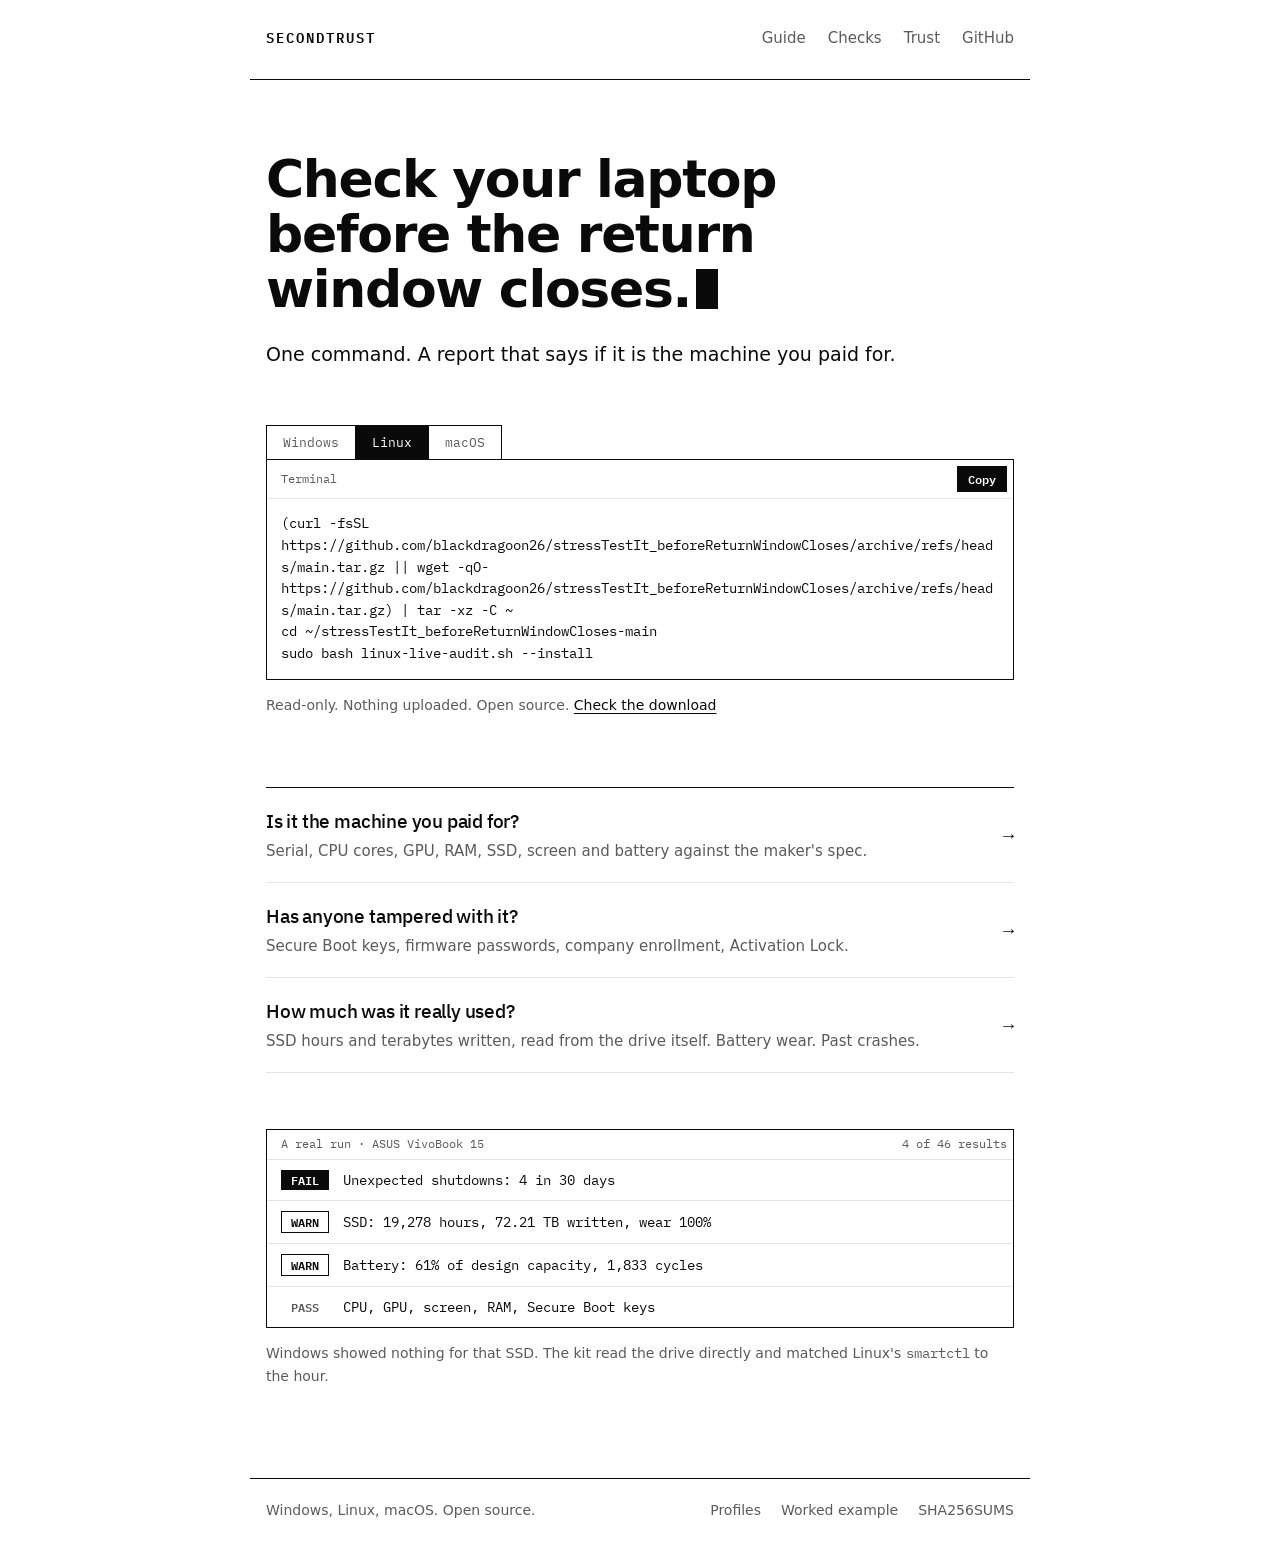
==== commit 6d1fe68e: "chore: rename the product to SecondTrust Signed-off-by: blackdragoon26 <sankalp.jha9643@gmail.com>" ====
--- a/docs/index.html
+++ b/docs/index.html
@@ -3,13 +3,14 @@
 <head>
 <meta charset="utf-8">
 <meta name="viewport" content="width=device-width, initial-scale=1">
-<title>DOA Kit</title>
+<title>SecondTrust</title>
 <meta name="description" content="One command that tells you if a laptop is the machine you paid for, untampered, and how much it was really used. Windows, Linux and macOS. Read-only, open source, nothing uploaded.">
+<link rel="icon" href="favicon.svg" type="image/svg+xml">
 <link rel="stylesheet" href="site.css">
 </head>
 <body>
 <header class="top">
-  <a class="mark" href="index.html">DOA&nbsp;KIT</a>
+  <a class="mark" href="index.html">SECONDTRUST</a>
   <nav>
     <a href="docs.html#guide">Guide</a>
     <a href="docs.html#checks">Checks</a>
@@ -97,42 +98,6 @@
   <span class="links"><a href="docs.html#profiles">Profiles</a><a href="docs.html#omen-day">Worked example</a><a href="SHA256SUMS.txt">SHA256SUMS</a></span>
 </footer>
 
-<script>
-(function () {
-  // Operating system switch, preselected from the visitor's own system
-  var tabs = Array.prototype.slice.call(document.querySelectorAll('.os [role="tab"]'));
-  function pick(id) {
-    tabs.forEach(function (t) {
-      var on = t.id === 'tab-' + id;
-      t.setAttribute('aria-selected', on ? 'true' : 'false');
-      document.getElementById(t.getAttribute('aria-controls')).hidden = !on;
-    });
-  }
-  tabs.forEach(function (t) { t.addEventListener('click', function () { pick(t.id.slice(4)); }); });
-  var ua = navigator.userAgent;
-  if (/Macintosh|Mac OS X/.test(ua) && !/iPhone|iPad/.test(ua)) pick('mac');
-  else if (/Linux|X11/.test(ua) && !/Android/.test(ua)) pick('linux');
-
-  // Copy buttons: the clipboard when allowed, otherwise select the text
-  document.querySelectorAll('.copy').forEach(function (b) {
-    b.addEventListener('click', function () {
-      var code = b.closest('.code').querySelector('code');
-      function done() { b.textContent = 'Copied'; setTimeout(function () { b.textContent = 'Copy'; }, 1500); }
-      function selectInstead() {
-        var r = document.createRange(); r.selectNodeContents(code);
-        var s = window.getSelection(); s.removeAllRanges(); s.addRange(r);
-        b.textContent = 'Press Ctrl+C';
-      }
-      try { navigator.clipboard.writeText(code.innerText).then(done, selectInstead); } catch (e) { selectInstead(); }
-    });
-  });
-
-  // Hovering the sample result runs the scan again
-  var result = document.getElementById('result');
-  result.addEventListener('mouseenter', function () {
-    result.classList.remove('run'); void result.offsetWidth; result.classList.add('run');
-  });
-})();
-</script>
+<script src="site.js"></script>
 </body>
 </html>
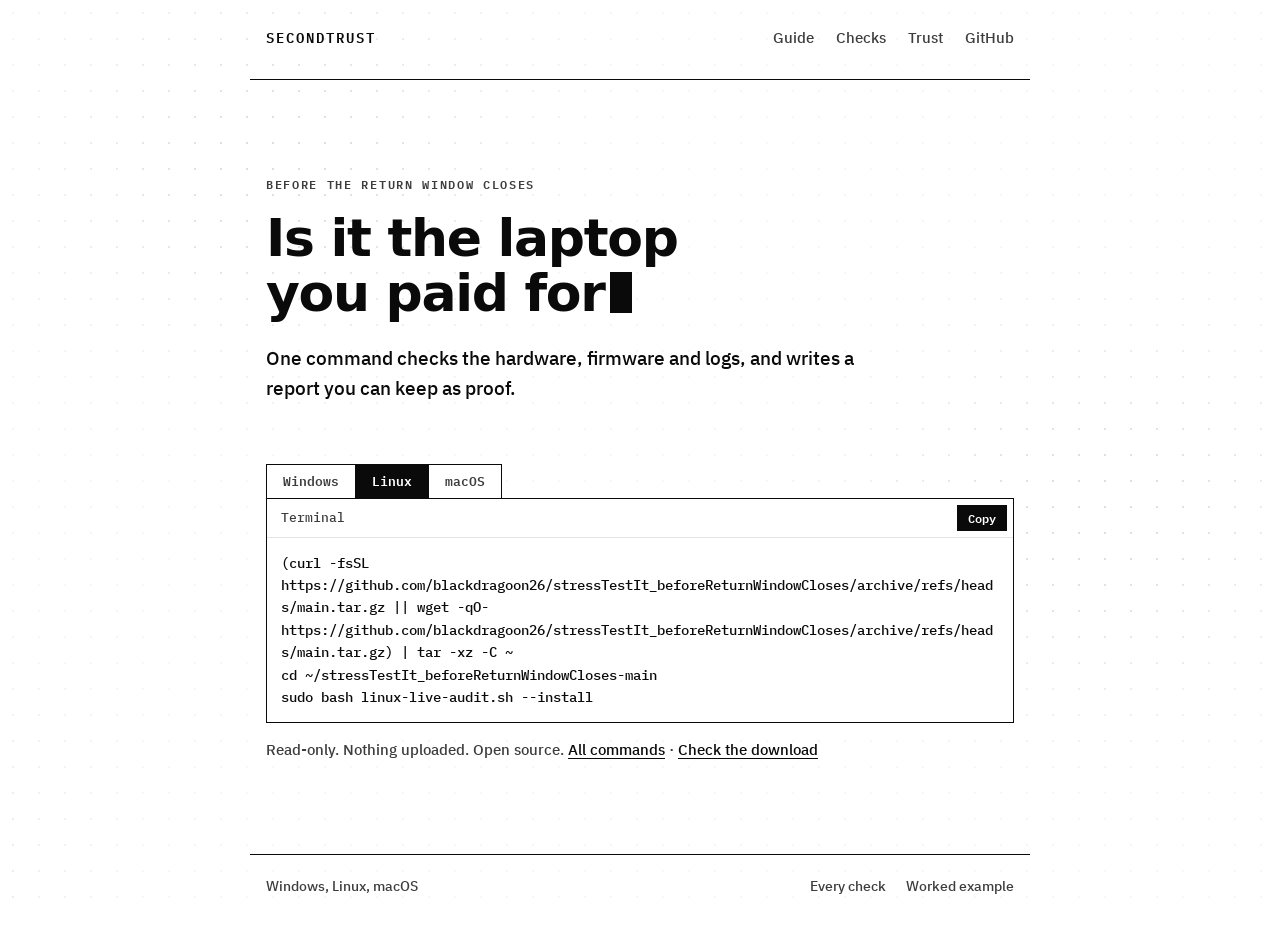
==== commit 63f9f4ef: "feat(site): cleaner landing with a typed rotating headline and a subtle live background Signed-off-b" ====
--- a/docs/index.html
+++ b/docs/index.html
@@ -6,9 +6,10 @@
 <title>SecondTrust</title>
 <meta name="description" content="One command that tells you if a laptop is the machine you paid for, untampered, and how much it was really used. Windows, Linux and macOS. Read-only, open source, nothing uploaded.">
 <link rel="icon" href="favicon.svg" type="image/svg+xml">
-<link rel="stylesheet" href="site.css">
+<link rel="stylesheet" href="site.css?v=20261122b">
 </head>
 <body>
+<canvas id="bg" aria-hidden="true"></canvas>
 <header class="top">
   <a class="mark" href="index.html">SECONDTRUST</a>
   <nav>
@@ -21,8 +22,19 @@
 
 <main>
   <section class="hero">
-    <h1>Check your laptop before the return window closes.<span class="caret" aria-hidden="true"></span></h1>
-    <p class="lead">One command. A report that says if it is the machine you paid for.</p>
+    <p class="eyebrow">Before the return window closes</p>
+    <h1 class="rotor">
+      <span class="sr" id="rotor-static">Is it the laptop you paid for?</span>
+      <span class="ghosts" aria-hidden="true">
+        <span>Is it the laptop you paid for?</span>
+        <span>Has anyone tampered with it?</span>
+        <span>How much was it really used?</span>
+        <span>Does every key and port work?</span>
+        <span>Will it hold up under load?</span>
+      </span>
+      <span class="live" aria-hidden="true"><span id="typed">Is it the laptop you paid for?</span><span class="caret"></span></span>
+    </h1>
+    <p class="lead">One command checks the hardware, firmware and logs, and writes a report you can keep as proof.</p>
   </section>
 
   <section class="cmd">
@@ -61,43 +73,16 @@
       </div>
     </div>
 
-    <p class="fine">Read-only. Nothing uploaded. Open source. <a href="docs.html#trust">Check the download</a></p>
+    <p class="fine">Read-only. Nothing uploaded. Open source. <a href="docs.html#guide">All commands</a> &middot; <a href="docs.html#trust">Check the download</a></p>
   </section>
 
-  <section>
-    <ul class="qs">
-      <li><a href="docs.html#checks">
-        <span class="q">Is it the machine you paid for?</span>
-        <span class="a">Serial, CPU cores, GPU, RAM, SSD, screen and battery against the maker's spec.</span>
-        <span class="arrow" aria-hidden="true">&rarr;</span></a></li>
-      <li><a href="docs.html#checks">
-        <span class="q">Has anyone tampered with it?</span>
-        <span class="a">Secure Boot keys, firmware passwords, company enrollment, Activation Lock.</span>
-        <span class="arrow" aria-hidden="true">&rarr;</span></a></li>
-      <li><a href="docs.html#checks">
-        <span class="q">How much was it really used?</span>
-        <span class="a">SSD hours and terabytes written, read from the drive itself. Battery wear. Past crashes.</span>
-        <span class="arrow" aria-hidden="true">&rarr;</span></a></li>
-    </ul>
-  </section>
-
-  <section>
-    <div class="result run" id="result">
-      <div class="code-bar"><span>A real run &middot; ASUS VivoBook 15</span><span>4 of 46 results</span></div>
-      <div class="row"><span class="tag fail">FAIL</span><span>Unexpected shutdowns: 4 in 30 days</span></div>
-      <div class="row"><span class="tag warn">WARN</span><span>SSD: 19,278 hours, 72.21 TB written, wear 100%</span></div>
-      <div class="row"><span class="tag warn">WARN</span><span>Battery: 61% of design capacity, 1,833 cycles</span></div>
-      <div class="row"><span class="tag pass">PASS</span><span>CPU, GPU, screen, RAM, Secure Boot keys</span></div>
-    </div>
-    <p class="fine">Windows showed nothing for that SSD. The kit read the drive directly and matched Linux's <code>smartctl</code> to the hour.</p>
-  </section>
 </main>
 
 <footer>
-  <span>Windows, Linux, macOS. Open source.</span>
-  <span class="links"><a href="docs.html#profiles">Profiles</a><a href="docs.html#omen-day">Worked example</a><a href="SHA256SUMS.txt">SHA256SUMS</a></span>
+  <span>Windows, Linux, macOS</span>
+  <span class="links"><a href="docs.html#checks">Every check</a><a href="docs.html#omen-day">Worked example</a></span>
 </footer>
 
-<script src="site.js"></script>
+<script src="site.js?v=20261122b"></script>
 </body>
 </html>
--- a/docs/site.css
+++ b/docs/site.css
@@ -1,25 +1,25 @@
-/* Layout: one narrow column like a service manual. Black rules, IBM Plex Sans for reading,
+/* Layout: one narrow column like a service manual. Black rules, IBM Plex Sans (Medium, for legibility) for reading,
    IBM Plex Mono for anything you type or read off a machine. Fonts are served from ./fonts
    (SIL Open Font License, see fonts/OFL.txt): the site makes no requests to other hosts. */
-@font-face { font-family: "Plex Sans"; font-weight: 400; font-style: normal; font-display: swap; src: url("fonts/plex-sans-400.woff2") format("woff2"); }
-@font-face { font-family: "Plex Sans"; font-weight: 500; font-style: normal; font-display: swap; src: url("fonts/plex-sans-500.woff2") format("woff2"); }
+@font-face { font-family: "Plex Sans"; font-weight: 400 500; font-style: normal; font-display: swap; src: url("fonts/plex-sans-500.woff2") format("woff2"); }
+@font-face { font-family: "Plex Sans"; font-weight: 600; font-style: normal; font-display: swap; src: url("fonts/plex-sans-600.woff2") format("woff2"); }
 @font-face { font-family: "Plex Sans"; font-weight: 700; font-style: normal; font-display: swap; src: url("fonts/plex-sans-700.woff2") format("woff2"); }
-@font-face { font-family: "Plex Mono"; font-weight: 400; font-style: normal; font-display: swap; src: url("fonts/plex-mono-400.woff2") format("woff2"); }
+@font-face { font-family: "Plex Mono"; font-weight: 400 500; font-style: normal; font-display: swap; src: url("fonts/plex-mono-500.woff2") format("woff2"); }
 @font-face { font-family: "Plex Mono"; font-weight: 600; font-style: normal; font-display: swap; src: url("fonts/plex-mono-600.woff2") format("woff2"); }
 
 :root {
   --bg: #ffffff;
   --fg: #0a0a0a;
-  --muted: #5b5b5b;
+  --muted: #3d3d3d;
   --rule: #e4e4e4;
   --soft: #f4f4f4;
   --sans: "Plex Sans", system-ui, -apple-system, "Segoe UI", Roboto, Arial, sans-serif;
   --mono: "Plex Mono", ui-monospace, SFMono-Regular, Menlo, Consolas, "Liberation Mono", monospace;
 }
 @media (prefers-color-scheme: dark) {
-  :root:not([data-theme="light"]) { --bg: #0a0a0a; --fg: #f2f2f2; --muted: #9c9c9c; --rule: #262626; --soft: #161616; color-scheme: dark; }
+  :root:not([data-theme="light"]) { --bg: #0a0a0a; --fg: #f2f2f2; --muted: #bdbdbd; --rule: #262626; --soft: #161616; color-scheme: dark; }
 }
-:root[data-theme="dark"] { --bg: #0a0a0a; --fg: #f2f2f2; --muted: #9c9c9c; --rule: #262626; --soft: #161616; color-scheme: dark; }
+:root[data-theme="dark"] { --bg: #0a0a0a; --fg: #f2f2f2; --muted: #bdbdbd; --rule: #262626; --soft: #161616; color-scheme: dark; }
 
 * { box-sizing: border-box; }
 html { -webkit-text-size-adjust: 100%; }
@@ -27,7 +27,7 @@
   margin: 0;
   background: var(--bg);
   color: var(--fg);
-  font: 400 16px/1.65 var(--sans);
+  font: 500 17px/1.65 var(--sans);
   font-feature-settings: "kern";
 }
 a { color: var(--fg); text-underline-offset: 3px; text-decoration-thickness: 1px; }
@@ -41,6 +41,7 @@
   padding-right: max(16px, env(safe-area-inset-right, 0px));
 }
 main > *, article > * { min-width: 0; }
+main { min-height: calc(100vh - 220px); }
 
 /* header */
 .top {
@@ -58,20 +59,32 @@
 nav a:hover, nav a[aria-current], footer .links a:hover { color: var(--fg); background-size: 100% 1px; }
 footer .links { display: flex; flex-wrap: wrap; gap: 4px 20px; }
 
+/* landing background: a faint dot grid with a slow wave of light (site.js). Behind everything, never clickable */
+#bg { position: fixed; inset: 0; width: 100%; height: 100%; z-index: -1; pointer-events: none; }
+
 /* landing */
 section { padding: 52px 0 4px; }
-.hero { padding-top: 72px; }
+.hero { padding: 96px 0 8px; }
+.eyebrow { font: 600 12px/1.4 var(--mono); text-transform: uppercase; letter-spacing: 0.14em; color: var(--muted); margin: 0 0 18px; }
+/* the headline types one question, holds it, erases it, types the next. Every question sits invisibly in the
+   same grid cell, so the heading keeps the height of the longest one and nothing below it jumps */
+.rotor { display: grid; }
+.rotor > .ghosts, .rotor > .live { grid-area: 1 / 1; }
+.ghosts { display: grid; visibility: hidden; }
+.ghosts > span { grid-area: 1 / 1; }
+.sr { position: absolute; width: 1px; height: 1px; overflow: hidden; clip: rect(0 0 0 0); white-space: nowrap; }
+.caret.typing { animation: none; }
 h1 { font-size: clamp(32px, 6.4vw, 52px); line-height: 1.06; letter-spacing: -0.025em; margin: 0 0 22px; font-weight: 700; }
 h2 { font: 600 12px/1.4 var(--mono); text-transform: uppercase; letter-spacing: 0.14em; margin: 0 0 20px; }
-h3 { font-size: 16px; font-weight: 500; margin: 0 0 4px; }
+h3 { font-size: 17px; font-weight: 600; margin: 0 0 4px; }
 .lead { font-size: 19px; line-height: 1.6; max-width: 640px; margin: 0; }
-.fine { font-size: 14px; color: var(--muted); }
+.fine { font-size: 15px; color: var(--muted); }
 .more { margin-top: 20px; }
 
 /* operating system switch */
 .os { display: flex; flex-wrap: wrap; border: 1px solid var(--fg); border-bottom: 0; width: fit-content; max-width: 100%; }
 .os button {
-  font: 500 13px/1 var(--mono); padding: 10px 16px; cursor: pointer;
+  font: 600 13px/1 var(--mono); padding: 10px 16px; cursor: pointer;
   background: var(--bg); color: var(--muted); border: 0; border-right: 1px solid var(--fg);
 }
 .os button:last-child { border-right: 0; }
@@ -79,71 +92,27 @@
 .os button:hover { color: var(--fg); background: var(--soft); }
 .os button[aria-selected="true"] { background: var(--fg); color: var(--bg); }
 .os-panel:not([hidden]) { animation: swap .32s cubic-bezier(.2,.7,.2,1); }
-.os-panel .note { font-size: 14px; color: var(--muted); margin: 10px 0 0; }
+.os-panel .note { font-size: 15px; color: var(--muted); margin: 10px 0 0; }
 
 /* code: a label bar on top carries the copy button, so it never covers the command */
-.code { border: 1px solid var(--fg); margin: 0; }
+.code { border: 1px solid var(--fg); margin: 0; background: var(--bg); }
 .code-bar {
   display: flex; justify-content: space-between; align-items: center; gap: 12px;
   padding: 6px 6px 6px 14px; border-bottom: 1px solid var(--rule);
-  font: 12px/1.4 var(--mono); color: var(--muted);
+  font: 500 12.5px/1.4 var(--mono); color: var(--muted);
 }
 .copy {
   font: 600 12px/1 var(--mono); cursor: pointer; flex: none;
   background: var(--fg); color: var(--bg); border: 0; padding: 7px 11px;
 }
-pre, code { font-family: var(--mono); font-size: 13.5px; }
+pre, code { font-family: var(--mono); font-size: 14px; font-weight: 500; }
 .code pre {
   margin: 0; padding: 14px; white-space: pre-wrap; overflow-wrap: anywhere; line-height: 1.6;
 }
 
-/* what it checks */
-.grid { display: grid; grid-template-columns: repeat(auto-fit, minmax(230px, 1fr)); border-top: 1px solid var(--rule); border-left: 1px solid var(--rule); }
-.grid > div { padding: 18px; border-right: 1px solid var(--rule); border-bottom: 1px solid var(--rule); }
-.grid p { margin: 0; color: var(--muted); font-size: 15px; }
-
-/* the three questions */
-.qs { list-style: none; padding: 0; margin: 0; border-top: 1px solid var(--fg); }
-.qs li { border-bottom: 1px solid var(--rule); }
-.qs a {
-  display: grid; grid-template-columns: 1fr auto; gap: 2px 20px; align-items: center;
-  padding: 18px 12px; margin: 0 -12px; text-decoration: none;
-  transition: background-color .25s;
-}
-.qs .q { font-size: 19px; font-weight: 500; letter-spacing: -0.01em; }
-.qs .a { grid-column: 1; color: var(--muted); font-size: 15px; min-width: 0; }
-.qs .arrow { grid-column: 2; grid-row: 1 / span 2; font: 18px var(--mono); transition: transform .3s cubic-bezier(.2,.7,.2,1); }
-.qs a:hover { background: var(--soft); }
-.qs a:hover .arrow { transform: translateX(6px); }
-
-/* sample result: a scan line sweeps down and each tag stamps as it passes */
-.result { position: relative; overflow: hidden; border: 1px solid var(--fg); font: 13.5px/1.5 var(--mono); }
-.result .code-bar span:last-child { color: var(--muted); }
-.result.run::after {
-  content: ""; position: absolute; left: 0; right: 0; top: 0; height: 2px; background: var(--fg);
-  animation: scan 1.5s .35s cubic-bezier(.45,0,.25,1) both;
-}
-.result.run .row:nth-of-type(2) .tag { animation: stamp .4s .55s both; }
-.result.run .row:nth-of-type(3) .tag { animation: stamp .4s .85s both; }
-.result.run .row:nth-of-type(4) .tag { animation: stamp .4s 1.15s both; }
-.result.run .row:nth-of-type(5) .tag { animation: stamp .4s 1.45s both; }
-.row { display: flex; gap: 14px; padding: 10px 14px; border-bottom: 1px solid var(--rule); align-items: baseline; transition: background-color .2s; }
-.row:hover { background: var(--soft); }
-.row:last-child { border-bottom: 0; }
-.row > span:last-child { min-width: 0; overflow-wrap: anywhere; }
-.tag { flex: 0 0 48px; text-align: center; font-weight: 600; font-size: 12px; padding: 1px 0; }
-.tag.fail { background: var(--fg); color: var(--bg); }
-.tag.warn { border: 1px solid var(--fg); }
-.tag.pass { color: var(--muted); }
-
-/* platform table */
-.matrix { overflow-x: auto; }
-.matrix table, article table { border-collapse: collapse; width: 100%; font-size: 14.5px; font-variant-numeric: tabular-nums; }
-.matrix th, .matrix td, article th, article td { text-align: left; vertical-align: top; padding: 8px 10px; border-bottom: 1px solid var(--rule); }
-.matrix th, article th { border-bottom: 1px solid var(--fg); font-weight: 500; }
-
-ul.plain { list-style: none; padding: 0; margin: 0; }
-ul.plain li { padding: 10px 0; border-bottom: 1px solid var(--rule); }
+article table { border-collapse: collapse; width: 100%; font-size: 15.5px; font-variant-numeric: tabular-nums; }
+article th, article td { text-align: left; vertical-align: top; padding: 8px 10px; border-bottom: 1px solid var(--rule); }
+article th { border-bottom: 1px solid var(--fg); font-weight: 600; }
 
 footer {
   display: flex; flex-wrap: wrap; justify-content: space-between; gap: 8px 24px;
@@ -178,10 +147,7 @@
 @keyframes rise  { from { transform: translateY(12px); } to { transform: none; } }
 @keyframes swap  { from { opacity: .35; transform: translateY(4px); } to { opacity: 1; transform: none; } }
 @keyframes blink { 50% { opacity: 0; } }
-@keyframes scan  { 0% { top: 0; opacity: 1; } 92% { opacity: 1; } 100% { top: 100%; opacity: 0; } }
-@keyframes stamp { 0% { transform: scale(1.3); } 60% { transform: scale(.94); } 100% { transform: none; } }
 
 @media (prefers-reduced-motion: reduce) {
   *, *::before, *::after { animation: none !important; transition: none !important; scroll-behavior: auto !important; }
-  .result.run::after { display: none; }
 }
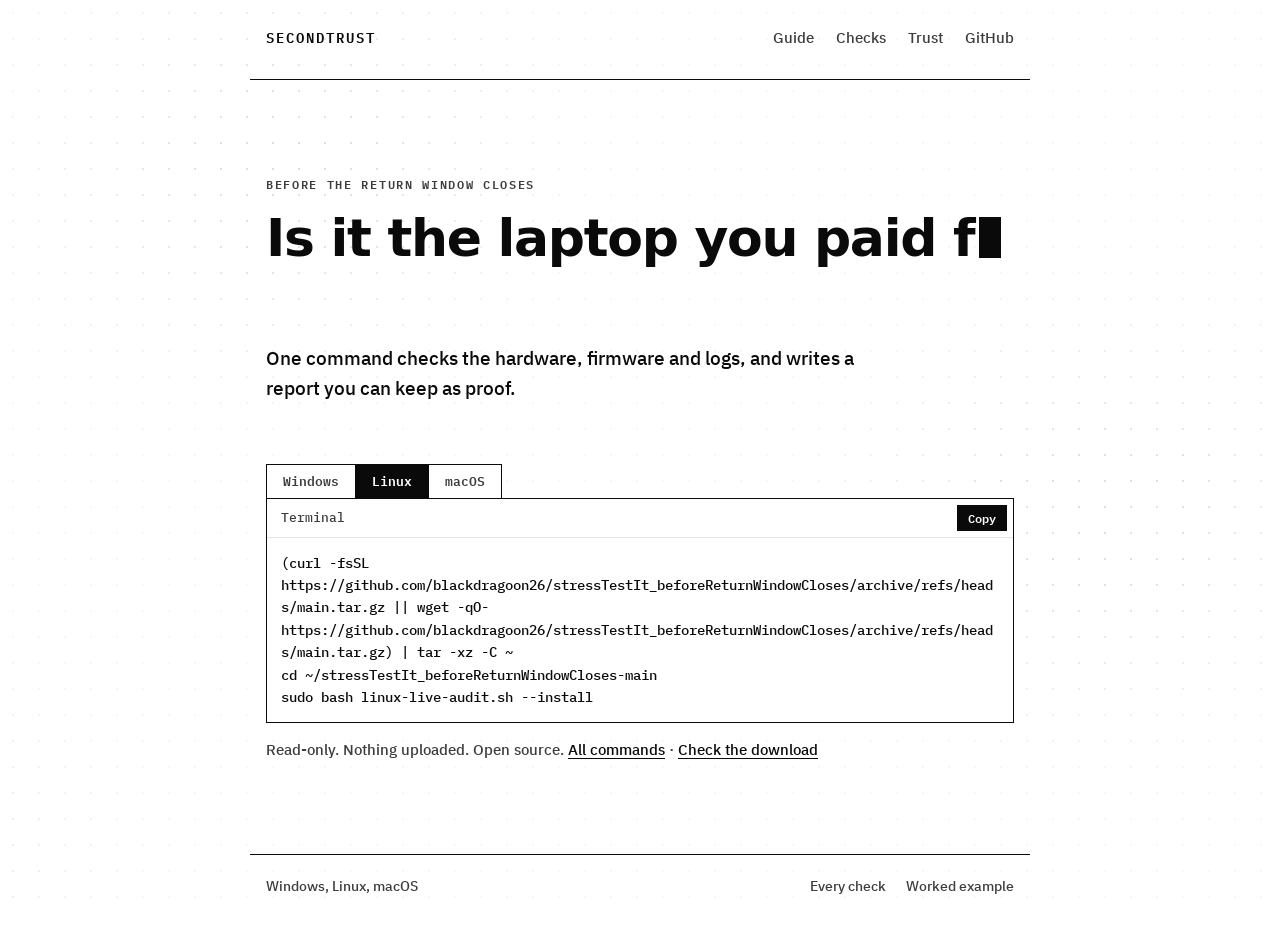
==== commit 3feb5165: "feat: reports folder and cleanup on every OS, Mac fixes from the first real run Signed-off-by: black" ====
--- a/docs/index.html
+++ b/docs/index.html
@@ -49,7 +49,7 @@
         <div class="code-bar"><span>Terminal (Admin)</span><button class="copy" type="button">Copy</button></div>
 <pre><code>Set-ExecutionPolicy -Scope Process Bypass -Force
 Invoke-WebRequest https://github.com/blackdragoon26/stressTestIt_beforeReturnWindowCloses/archive/refs/heads/main.zip -OutFile $env:TEMP\omen-kit.zip -UseBasicParsing
-Expand-Archive $env:TEMP\omen-kit.zip -DestinationPath C:\omen-kit -Force
+Expand-Archive $env:TEMP\omen-kit.zip -DestinationPath C:\omen-kit -Force; Remove-Item $env:TEMP\omen-kit.zip
 cd C:\omen-kit\stressTestIt_beforeReturnWindowCloses-main
 .\omen-audit.ps1</code></pre>
       </div>
@@ -66,7 +66,7 @@
 
     <div class="os-panel" role="tabpanel" id="panel-mac" aria-labelledby="tab-mac" hidden>
       <div class="code">
-        <div class="code-bar"><span>Terminal &middot; experimental</span><button class="copy" type="button">Copy</button></div>
+        <div class="code-bar"><span>Terminal</span><button class="copy" type="button">Copy</button></div>
 <pre><code>curl -fsSL https://github.com/blackdragoon26/stressTestIt_beforeReturnWindowCloses/archive/refs/heads/main.tar.gz | tar -xz -C ~
 cd ~/stressTestIt_beforeReturnWindowCloses-main
 bash mac-audit.sh</code></pre>
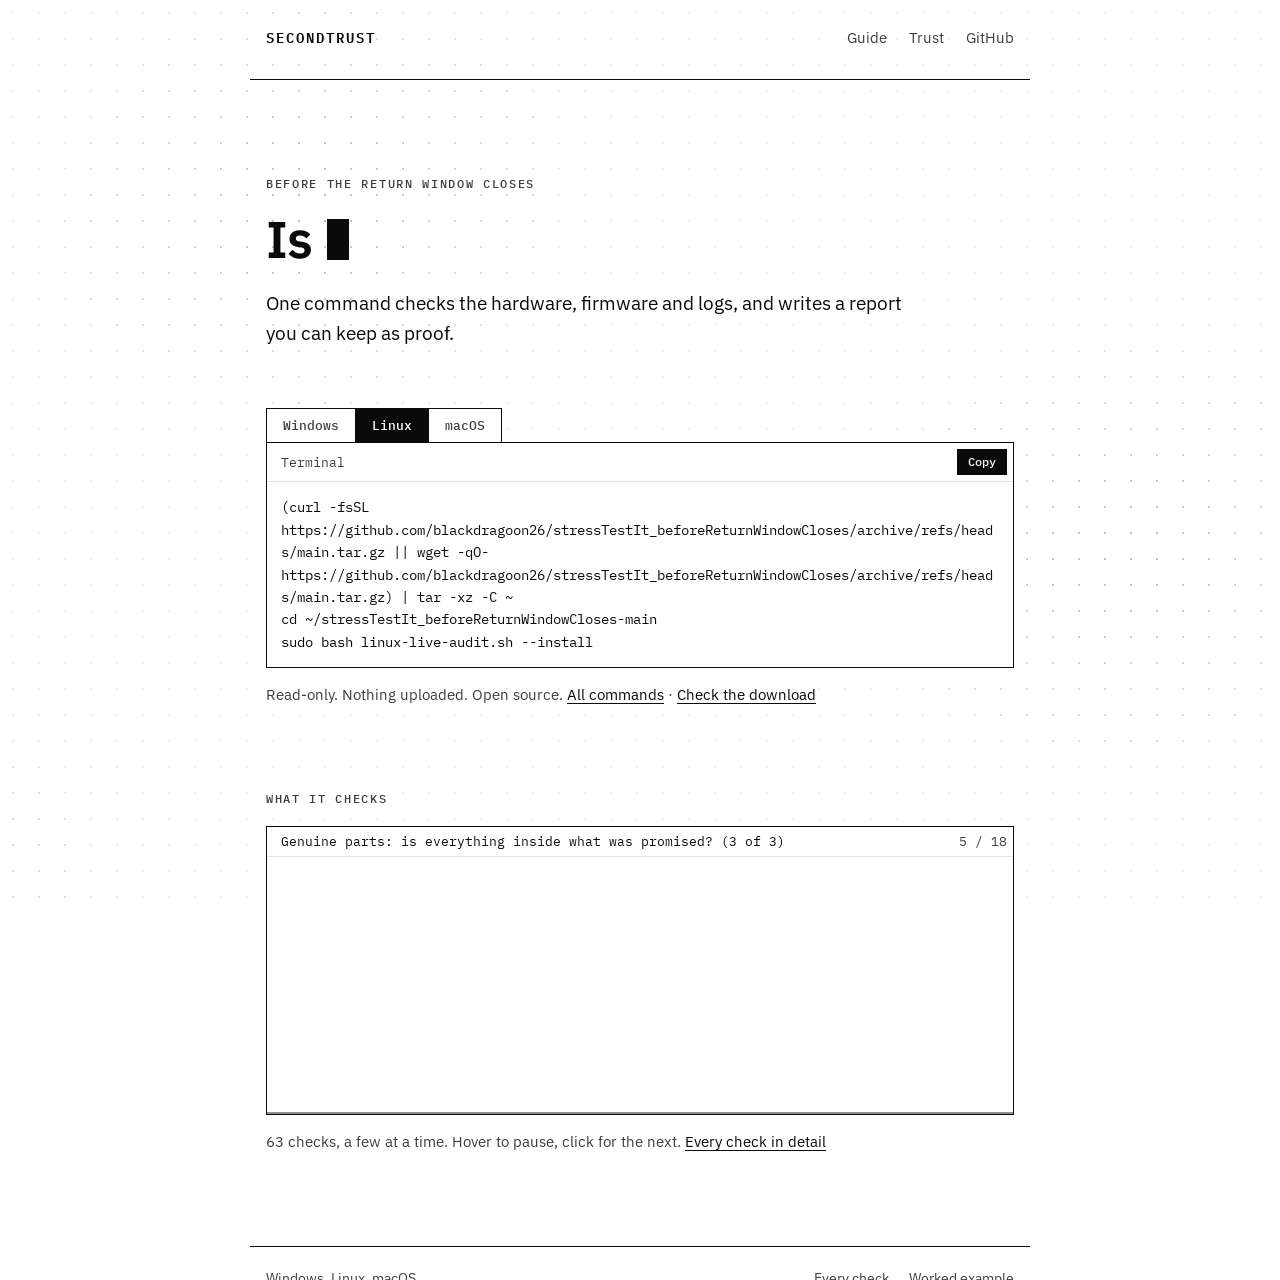
==== commit d699dc22: "feat(site): checks cycle on the landing page, system chooser in the guide, checks tour, live backgro" ====
--- a/docs/index.html
+++ b/docs/index.html
@@ -6,7 +6,7 @@
 <title>SecondTrust</title>
 <meta name="description" content="One command that tells you if a laptop is the machine you paid for, untampered, and how much it was really used. Windows, Linux and macOS. Read-only, open source, nothing uploaded.">
 <link rel="icon" href="favicon.svg" type="image/svg+xml">
-<link rel="stylesheet" href="site.css?v=20261122b">
+<link rel="stylesheet" href="site.css?v=20261122f">
 </head>
 <body>
 <canvas id="bg" aria-hidden="true"></canvas>
@@ -14,7 +14,6 @@
   <a class="mark" href="index.html">SECONDTRUST</a>
   <nav>
     <a href="docs.html#guide">Guide</a>
-    <a href="docs.html#checks">Checks</a>
     <a href="docs.html#trust">Trust</a>
     <a href="https://github.com/blackdragoon26/stressTestIt_beforeReturnWindowCloses">GitHub</a>
   </nav>
@@ -76,6 +75,16 @@
     <p class="fine">Read-only. Nothing uploaded. Open source. <a href="docs.html#guide">All commands</a> &middot; <a href="docs.html#trust">Check the download</a></p>
   </section>
 
+  <section class="checks-live" hidden>
+    <p class="eyebrow">What it checks</p>
+    <div class="result" id="checks" title="Hover to pause, click for the next">
+      <div class="code-bar"><span class="topic"></span><span class="frame"></span></div>
+      <div class="rows"></div>
+      <div class="bar" aria-hidden="true"></div>
+    </div>
+    <p class="fine"><span id="checks-total"></span> checks, a few at a time. Hover to pause, click for the next. <a href="docs.html#checks">Every check in detail</a></p>
+  </section>
+
 </main>
 
 <footer>
@@ -83,6 +92,7 @@
   <span class="links"><a href="docs.html#checks">Every check</a><a href="docs.html#omen-day">Worked example</a></span>
 </footer>
 
-<script src="site.js?v=20261122b"></script>
+<script src="site.js?v=20261122f"></script>
+<script src="bg.js?v=20261122g"></script>
 </body>
 </html>
--- a/docs/site.css
+++ b/docs/site.css
@@ -1,10 +1,11 @@
-/* Layout: one narrow column like a service manual. Black rules, IBM Plex Sans (Medium, for legibility) for reading,
+/* Layout: one narrow column like a service manual. Black rules, IBM Plex Sans for reading (regular weight, dark ink for legibility),
    IBM Plex Mono for anything you type or read off a machine. Fonts are served from ./fonts
    (SIL Open Font License, see fonts/OFL.txt): the site makes no requests to other hosts. */
-@font-face { font-family: "Plex Sans"; font-weight: 400 500; font-style: normal; font-display: swap; src: url("fonts/plex-sans-500.woff2") format("woff2"); }
-@font-face { font-family: "Plex Sans"; font-weight: 600; font-style: normal; font-display: swap; src: url("fonts/plex-sans-600.woff2") format("woff2"); }
-@font-face { font-family: "Plex Sans"; font-weight: 700; font-style: normal; font-display: swap; src: url("fonts/plex-sans-700.woff2") format("woff2"); }
-@font-face { font-family: "Plex Mono"; font-weight: 400 500; font-style: normal; font-display: swap; src: url("fonts/plex-mono-500.woff2") format("woff2"); }
+@font-face { font-family: "Plex Sans"; font-weight: 400; font-style: normal; font-display: swap; src: url("fonts/plex-sans-400.woff2") format("woff2"); }
+@font-face { font-family: "Plex Sans"; font-weight: 500; font-style: normal; font-display: swap; src: url("fonts/plex-sans-500.woff2") format("woff2"); }
+@font-face { font-family: "Plex Sans"; font-weight: 600 700; font-style: normal; font-display: swap; src: url("fonts/plex-sans-600.woff2") format("woff2"); }
+@font-face { font-family: "Plex Mono"; font-weight: 400; font-style: normal; font-display: swap; src: url("fonts/plex-mono-400.woff2") format("woff2"); }
+@font-face { font-family: "Plex Mono"; font-weight: 500; font-style: normal; font-display: swap; src: url("fonts/plex-mono-500.woff2") format("woff2"); }
 @font-face { font-family: "Plex Mono"; font-weight: 600; font-style: normal; font-display: swap; src: url("fonts/plex-mono-600.woff2") format("woff2"); }
 
 :root {
@@ -27,9 +28,10 @@
   margin: 0;
   background: var(--bg);
   color: var(--fg);
-  font: 500 17px/1.65 var(--sans);
+  font: 400 17px/1.65 var(--sans);
   font-feature-settings: "kern";
 }
+strong, b { font-weight: 600; }
 a { color: var(--fg); text-underline-offset: 3px; text-decoration-thickness: 1px; }
 a:hover { text-decoration-thickness: 2px; }
 a:focus-visible, button:focus-visible { outline: 2px solid var(--fg); outline-offset: 2px; }
@@ -48,7 +50,13 @@
   display: flex; flex-wrap: wrap; align-items: baseline; justify-content: space-between; gap: 8px 24px;
   padding-block: 26px; border-bottom: 1px solid var(--fg);
 }
-.mark { font: 600 14px/1 var(--mono); letter-spacing: 0.14em; text-decoration: none; }
+.mark {
+  font: 600 14px/1 var(--mono); letter-spacing: 0.14em; text-decoration: none;
+  padding: 5px 7px; margin: -5px -7px;
+  background: linear-gradient(var(--fg), var(--fg)) 0 0 / 0 100% no-repeat;
+  transition: background-size .38s cubic-bezier(.2,.7,.2,1), color .25s;
+}
+.mark:hover, .mark:focus-visible { background-size: 100% 100%; color: var(--bg); }
 nav { display: flex; flex-wrap: wrap; gap: 4px 22px; font-size: 15px; }
 /* links in the header and footer: an underline that draws in from the left */
 nav a, footer .links a {
@@ -65,7 +73,7 @@
 /* landing */
 section { padding: 52px 0 4px; }
 .hero { padding: 96px 0 8px; }
-.eyebrow { font: 600 12px/1.4 var(--mono); text-transform: uppercase; letter-spacing: 0.14em; color: var(--muted); margin: 0 0 18px; }
+.eyebrow { font: 500 12px/1.4 var(--mono); text-transform: uppercase; letter-spacing: 0.14em; color: var(--muted); margin: 0 0 18px; }
 /* the headline types one question, holds it, erases it, types the next. Every question sits invisibly in the
    same grid cell, so the heading keeps the height of the longest one and nothing below it jumps */
 .rotor { display: grid; }
@@ -74,9 +82,9 @@
 .ghosts > span { grid-area: 1 / 1; }
 .sr { position: absolute; width: 1px; height: 1px; overflow: hidden; clip: rect(0 0 0 0); white-space: nowrap; }
 .caret.typing { animation: none; }
-h1 { font-size: clamp(32px, 6.4vw, 52px); line-height: 1.06; letter-spacing: -0.025em; margin: 0 0 22px; font-weight: 700; }
-h2 { font: 600 12px/1.4 var(--mono); text-transform: uppercase; letter-spacing: 0.14em; margin: 0 0 20px; }
-h3 { font-size: 17px; font-weight: 600; margin: 0 0 4px; }
+h1 { font-size: clamp(32px, 6.4vw, 52px); line-height: 1.06; letter-spacing: -0.025em; margin: 0 0 22px; font-weight: 600; }
+h2 { font: 500 12px/1.4 var(--mono); text-transform: uppercase; letter-spacing: 0.14em; margin: 0 0 20px; }
+h3 { font-size: 17px; font-weight: 500; margin: 0 0 4px; }
 .lead { font-size: 19px; line-height: 1.6; max-width: 640px; margin: 0; }
 .fine { font-size: 15px; color: var(--muted); }
 .more { margin-top: 20px; }
@@ -84,7 +92,7 @@
 /* operating system switch */
 .os { display: flex; flex-wrap: wrap; border: 1px solid var(--fg); border-bottom: 0; width: fit-content; max-width: 100%; }
 .os button {
-  font: 600 13px/1 var(--mono); padding: 10px 16px; cursor: pointer;
+  font: 500 13px/1 var(--mono); padding: 10px 16px; cursor: pointer;
   background: var(--bg); color: var(--muted); border: 0; border-right: 1px solid var(--fg);
 }
 .os button:last-child { border-right: 0; }
@@ -99,20 +107,20 @@
 .code-bar {
   display: flex; justify-content: space-between; align-items: center; gap: 12px;
   padding: 6px 6px 6px 14px; border-bottom: 1px solid var(--rule);
-  font: 500 12.5px/1.4 var(--mono); color: var(--muted);
+  font: 400 12.5px/1.4 var(--mono); color: var(--muted);
 }
 .copy {
-  font: 600 12px/1 var(--mono); cursor: pointer; flex: none;
+  font: 500 12px/1 var(--mono); cursor: pointer; flex: none;
   background: var(--fg); color: var(--bg); border: 0; padding: 7px 11px;
 }
-pre, code { font-family: var(--mono); font-size: 14px; font-weight: 500; }
+pre, code { font-family: var(--mono); font-size: 14px; font-weight: 400; }
 .code pre {
   margin: 0; padding: 14px; white-space: pre-wrap; overflow-wrap: anywhere; line-height: 1.6;
 }
 
 article table { border-collapse: collapse; width: 100%; font-size: 15.5px; font-variant-numeric: tabular-nums; }
 article th, article td { text-align: left; vertical-align: top; padding: 8px 10px; border-bottom: 1px solid var(--rule); }
-article th { border-bottom: 1px solid var(--fg); font-weight: 600; }
+article th { border-bottom: 1px solid var(--fg); font-weight: 500; }
 
 footer {
   display: flex; flex-wrap: wrap; justify-content: space-between; gap: 8px 24px;
@@ -123,14 +131,133 @@
 /* rendered Markdown pages */
 article { padding-top: 44px; }
 article h1 { font-size: clamp(30px, 5vw, 40px); }
-article h2 { font: 700 21px/1.3 var(--sans); text-transform: none; letter-spacing: -0.01em; margin: 46px 0 12px; }
-article h3 { margin-top: 28px; font-weight: 700; }
+article h2 { font: 600 21px/1.3 var(--sans); text-transform: none; letter-spacing: -0.01em; margin: 46px 0 12px; }
+article h3 { margin-top: 30px; font-weight: 600; }
 article p, article li { max-width: 680px; }
 article :not(pre) > code { background: var(--soft); padding: 1px 5px; font-size: 0.88em; overflow-wrap: anywhere; }
 article .scroll { overflow-x: auto; margin: 16px 0; }
 article input[type="checkbox"] { accent-color: var(--fg); margin-right: 6px; }
 article .code { margin: 16px 0; }
 .status { color: var(--muted); }
+
+/* guide: one system at a time. The tab bar sticks to the top while you read that system's commands */
+article .os { margin: 28px 0 4px; position: sticky; top: 0; z-index: 2; background: var(--bg); }
+article .os-panel:not([hidden]) { animation: none; }
+article .os-panel.enter { animation: panel .5s cubic-bezier(.2,.7,.2,1) both; }
+article .os-panel > h3:first-child { margin-top: 22px; }
+
+/* landing: what it checks. A scan line sweeps down the box, each result stamps in as it passes, a thin
+   bar fills while the set holds, then the next set comes (site.js). Hover pauses, a click moves on */
+.checks-live { padding-top: 64px; }
+.result { position: relative; overflow: hidden; border: 1px solid var(--fg); background: var(--bg); cursor: pointer; }
+.result .code-bar .topic { color: var(--fg); }
+.result .code-bar .frame { white-space: nowrap; }
+.rows { min-height: 188px; transition: opacity .25s; }
+.result.leave .rows { opacity: 0; }
+.row { display: flex; gap: 14px; align-items: baseline; padding: 11px 14px; border-bottom: 1px solid var(--rule); }
+.row:last-child { border-bottom: 0; }
+.row-text { display: flex; flex-wrap: wrap; gap: 2px 10px; min-width: 0; }
+.row-name { font-weight: 500; }
+.row-rest { font-size: 15px; color: var(--muted); }
+.row-rest b { font: 500 12px/1 var(--mono); color: var(--fg); }
+.tag { flex: 0 0 48px; text-align: center; font: 500 12px/1 var(--mono); padding: 4px 0 3px; border: 1px solid transparent; }
+.tag.fail { color: var(--bg); background: var(--fg); }
+.tag.warn { border-color: var(--fg); }
+.tag.pass, .tag.info { color: var(--muted); border-color: var(--rule); }
+.result.run::after {
+  content: ""; position: absolute; left: 0; right: 0; top: 0; height: 2px; background: var(--fg);
+  animation: scan 1.6s .2s cubic-bezier(.45,0,.25,1) both;
+}
+.result.run .row { animation: row-in .45s both; }
+.result.run .row .tag { animation: stamp .4s both; }
+.result.run .row:nth-child(1), .result.run .row:nth-child(1) .tag { animation-delay: .4s; }
+.result.run .row:nth-child(2), .result.run .row:nth-child(2) .tag { animation-delay: .7s; }
+.result.run .row:nth-child(3), .result.run .row:nth-child(3) .tag { animation-delay: 1s; }
+.result.run .row:nth-child(4), .result.run .row:nth-child(4) .tag { animation-delay: 1.3s; }
+.bar { height: 2px; background: var(--fg); opacity: .45; transform-origin: left; transform: scaleX(0); }
+.result.run .bar { animation: fill 7s linear forwards; }
+.result:hover .bar { animation-play-state: paused; }
+
+/* guide: first it asks which system; the cards rise in, invert on hover */
+[hidden] { display: none !important; }
+.osg { margin: 30px 0 6px; }
+.os-q { font: 600 24px/1.3 var(--sans); letter-spacing: -0.015em; margin: 0 0 16px; }
+.os-cards { display: grid; grid-template-columns: repeat(auto-fit, minmax(200px, 1fr)); gap: 12px; }
+.os-card {
+  position: relative; display: flex; flex-direction: column; gap: 6px; padding: 24px 18px 20px;
+  text-align: left; font: inherit; cursor: pointer; color: var(--fg); background: var(--bg);
+  border: 1px solid var(--fg);
+  transition: transform .35s cubic-bezier(.2,.7,.2,1), background-color .25s, color .25s;
+  animation: rise .6s cubic-bezier(.2,.7,.2,1) both;
+}
+.os-card:nth-child(2) { animation-delay: .07s; }
+.os-card:nth-child(3) { animation-delay: .14s; }
+.os-card:hover, .os-card:focus-visible { background: var(--fg); color: var(--bg); transform: translateY(-3px); }
+.os-name { font: 600 22px/1.2 var(--sans); }
+.os-note { font-size: 14.5px; line-height: 1.5; color: var(--muted); transition: color .25s; }
+.os-card:hover .os-note, .os-card:hover .os-hint { color: inherit; }
+.os-hint { position: absolute; top: 11px; right: 12px; font: 500 11px/1 var(--mono); text-transform: uppercase; letter-spacing: .12em; color: var(--muted); }
+.os-all { margin-top: 14px; padding: 0; background: none; border: 0; font: inherit; font-size: 15px; color: var(--muted); cursor: pointer; text-decoration: underline; text-underline-offset: 3px; }
+.os-all:hover { color: var(--fg); }
+article .os.enter { animation: swap .4s cubic-bezier(.2,.7,.2,1) both; }
+article:not(.full) .os-panel > h2 { display: none; }
+
+/* checks: a tour, one topic per slide. Slides glide in from the side, their checks follow one by one */
+.tour { margin-top: 26px; }
+.tour-nav { display: flex; flex-wrap: wrap; gap: 6px; margin-bottom: 16px; }
+.tour-nav button {
+  font: 400 13px/1 var(--mono); padding: 8px 11px; cursor: pointer;
+  color: var(--muted); background: var(--bg); border: 1px solid var(--rule);
+  transition: color .2s, border-color .2s, background-color .2s;
+}
+.tour-nav button:hover { color: var(--fg); border-color: var(--fg); }
+.tour-nav button[aria-selected="true"] { color: var(--bg); background: var(--fg); border-color: var(--fg); }
+.slide { border: 1px solid var(--fg); background: var(--bg); padding: 22px 22px 14px; }
+.tour.all .slide + .slide { margin-top: 18px; }
+article .slide-title { display: flex; flex-wrap: wrap; align-items: baseline; gap: 4px 14px; margin: 0 0 14px; }
+.slide-count { margin-left: auto; font: 400 12.5px/1 var(--mono); color: var(--muted); }
+.slide.in-next { animation: slide-next .5s cubic-bezier(.2,.7,.2,1) both; }
+.slide.in-prev { animation: slide-prev .5s cubic-bezier(.2,.7,.2,1) both; }
+.slide.in-next .item, .slide.in-prev .item { animation: item-in .45s cubic-bezier(.2,.7,.2,1) both; animation-delay: calc(90ms + var(--i, 0) * 45ms); }
+.items { list-style: none; margin: 0; padding: 0; }
+.item { border-top: 1px solid var(--rule); }
+.item-head {
+  display: grid; grid-template-columns: minmax(0, 1fr) minmax(0, 1.5fr) 12px; gap: 14px; align-items: baseline;
+  width: 100%; padding: 11px 6px; margin: 0; background: none; border: 0; color: var(--fg); font: inherit; text-align: left;
+}
+button.item-head { cursor: pointer; transition: background-color .2s; }
+button.item-head:hover { background: var(--soft); }
+.item-name { font-weight: 500; }
+.item-verdict { font-size: 15px; color: var(--muted); }
+.t { display: inline-block; font: 500 11px/1 var(--mono); padding: 3px 5px 2px; margin-right: 2px; vertical-align: 1px; color: var(--fg); border: 1px solid var(--fg); }
+.t-FAIL { color: var(--bg); background: var(--fg); }
+.t-PASS, .t-INFO { color: var(--muted); border-color: var(--rule); }
+.item-plus { position: relative; width: 12px; height: 12px; align-self: center; }
+.item-plus::before, .item-plus::after {
+  content: ""; position: absolute; left: 0; right: 0; top: 5.5px; height: 1px; background: var(--fg);
+  transition: transform .4s cubic-bezier(.2,.7,.2,1);
+}
+.item-plus::after { transform: rotate(90deg); }
+.item.open .item-plus::after { transform: rotate(0deg); }
+.item-more { display: grid; grid-template-rows: 0fr; transition: grid-template-rows .4s cubic-bezier(.2,.7,.2,1); }
+.item.open .item-more { grid-template-rows: 1fr; }
+.item-more > div { overflow: hidden; min-height: 0; font-size: 15px; color: var(--muted); }
+.item-more p { margin: 0 6px 12px; max-width: none; }
+.lbl { font: 400 11.5px/1 var(--mono); text-transform: uppercase; letter-spacing: .1em; color: var(--fg); margin-right: 10px; }
+.tour-foot { display: flex; align-items: center; justify-content: space-between; margin-top: 14px; }
+.tour-foot button {
+  font: 500 13px/1 var(--mono); padding: 10px 14px; cursor: pointer;
+  color: var(--fg); background: var(--bg); border: 1px solid var(--fg); transition: background-color .2s, color .2s;
+}
+.tour-foot button:hover { color: var(--bg); background: var(--fg); }
+.tour-count { font: 400 13px/1 var(--mono); color: var(--muted); }
+.tour.all .tour-foot { display: none; }
+@media (max-width: 600px) {
+  .item-head { grid-template-columns: minmax(0, 1fr) 12px; gap: 4px 12px; }
+  .item-verdict { grid-column: 1; }
+  .item-plus { grid-column: 2; grid-row: 1 / span 2; }
+  .slide { padding: 18px 14px 10px; }
+}
 
 /* motion: short, and every animated thing is readable before, during and after */
 .copy { transition: background-color .2s, color .2s, box-shadow .2s; }
@@ -147,7 +274,16 @@
 @keyframes rise  { from { transform: translateY(12px); } to { transform: none; } }
 @keyframes swap  { from { opacity: .35; transform: translateY(4px); } to { opacity: 1; transform: none; } }
 @keyframes blink { 50% { opacity: 0; } }
+@keyframes scan  { 0% { top: 0; opacity: 1; } 92% { opacity: 1; } 100% { top: 100%; opacity: 0; } }
+@keyframes stamp { 0% { transform: scale(1.3); } 60% { transform: scale(.94); } 100% { transform: none; } }
+@keyframes row-in { from { opacity: 0; transform: translateX(-6px); } to { opacity: 1; transform: none; } }
+@keyframes fill  { to { transform: scaleX(1); } }
+@keyframes slide-next { from { opacity: 0; transform: translateX(28px); filter: blur(3px); } to { opacity: 1; transform: none; filter: none; } }
+@keyframes slide-prev { from { opacity: 0; transform: translateX(-28px); filter: blur(3px); } to { opacity: 1; transform: none; filter: none; } }
+@keyframes item-in { from { opacity: 0; transform: translateY(8px); } to { opacity: 1; transform: none; } }
+@keyframes panel { from { opacity: 0; transform: translateY(10px); filter: blur(2px); } to { opacity: 1; transform: none; filter: none; } }
 
 @media (prefers-reduced-motion: reduce) {
   *, *::before, *::after { animation: none !important; transition: none !important; scroll-behavior: auto !important; }
-}
+  .result.run::after { display: none; }
+}
